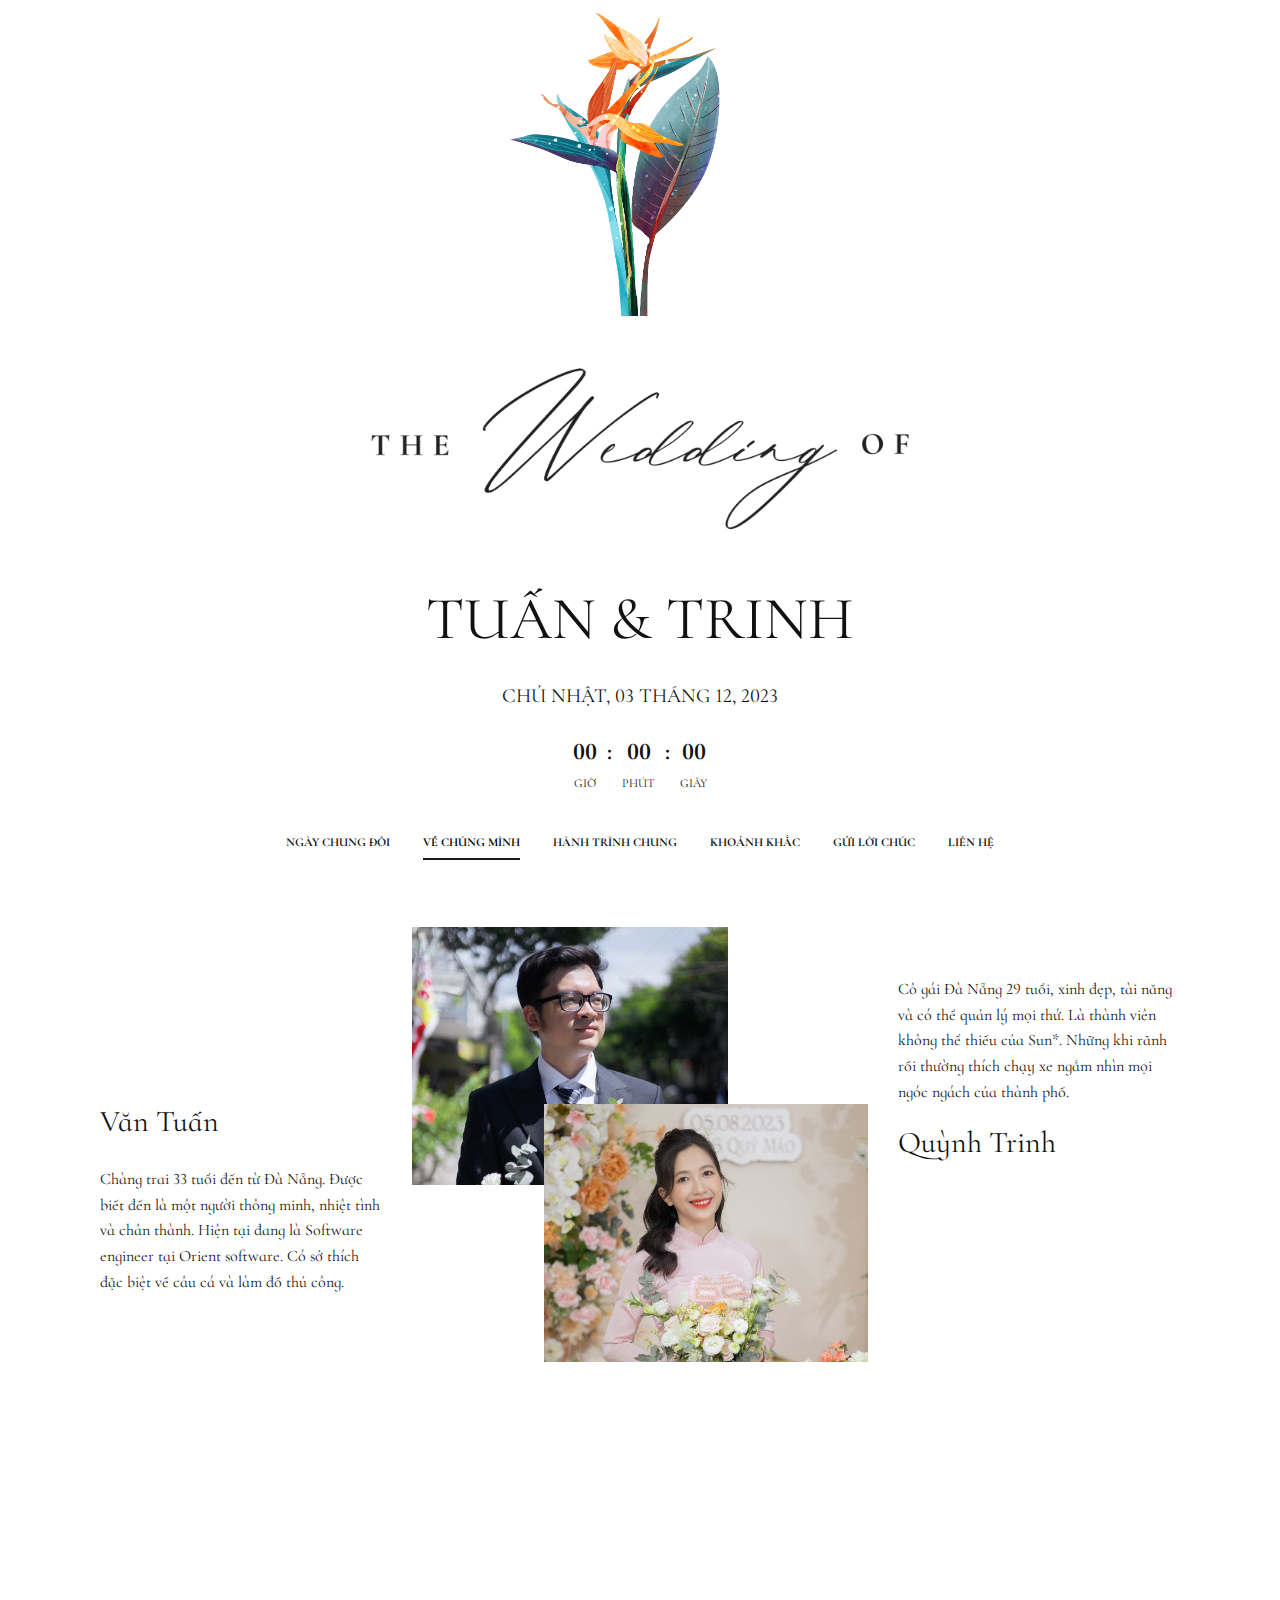
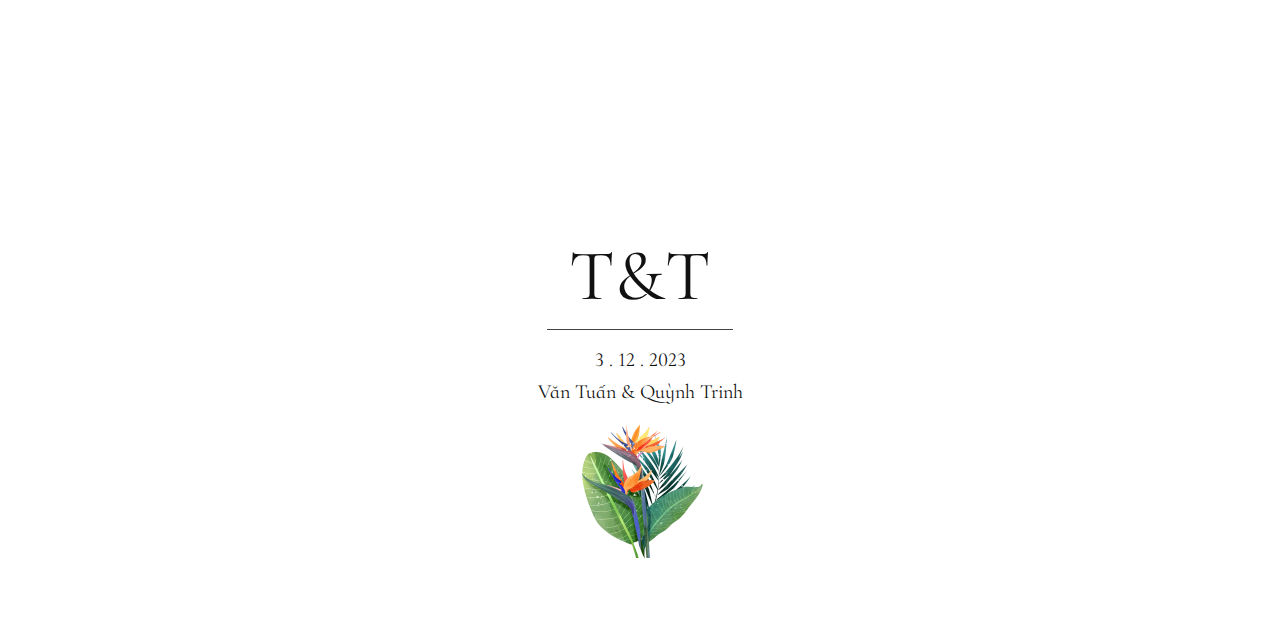
==== aboutus.html @ 3bd1853f "init all page" ====
<!DOCTYPE html>
<html style="font-size: 16px" lang="en">
  <head>
    <meta name="viewport" content="width=device-width, initial-scale=1.0" />
    <meta charset="utf-8" />
    <meta
      name="keywords"
      content="Trinh &amp;amp; Tuấn​​, Chủ nhật, ngày 3 tháng 12 năm 2023, 2023" />
    <meta name="description" content="" />
    <title>aboutus</title>
    <link rel="stylesheet" href="nicepage.css" media="screen" />
    <link rel="stylesheet" href="aboutus.css" media="screen" />
    <script
      class="u-script"
      type="text/javascript"
      src="jquery.js"
      defer=""></script>
    <script
      class="u-script"
      type="text/javascript"
      src="nicepage.js"
      defer=""></script>
    <meta name="generator" content="Nicepage 5.21.3, nicepage.com" />
    <link
      id="u-theme-google-font"
      rel="stylesheet"
      href="https://fonts.googleapis.com/css?family=Roboto:100,100i,300,300i,400,400i,500,500i,700,700i,900,900i|Open+Sans:300,300i,400,400i,500,500i,600,600i,700,700i,800,800i" />
    <link
      id="u-page-google-font"
      rel="stylesheet"
      href="https://fonts.googleapis.com/css?family=Cormorant+Infant:300,300i,400,400i,500,500i,600,600i,700,700i" />

    <script type="application/ld+json">
      {
        "@context": "http://schema.org",
        "@type": "Organization",
        "name": ""
      }
    </script>
    <meta name="theme-color" content="#a68053" />
    <meta property="og:title" content="aboutus" />
    <meta property="og:type" content="website" />
    <meta data-intl-tel-input-cdn-path="intlTelInput/" />
  </head>
  <body
    data-path-to-root="./"
    data-include-products="false"
    class="u-body u-xl-mode"
    data-lang="en">
    <header
      class="u-border-no-bottom u-border-no-left u-border-no-right u-border-no-top u-clearfix u-container-align-center u-header u-section-row-container"
      id="sec-ec89"
      data-animation-name=""
      data-animation-duration="0"
      data-animation-delay="0"
      data-animation-direction=""
      style="">
      <div class="u-section-rows">
        <div class="u-section-row" id="sec-3328">
          <div class="u-clearfix u-sheet u-sheet-1">
            <img
              class="u-expanded-width-xs u-image u-image-contain u-image-default u-image-1"
              src="images/thien-dieu.png"
              alt=""
              data-image-width="1863"
              data-image-height="1200" />
            <img
              class="u-expanded-width u-image u-image-default u-image-2"
              src="images/28fefe66-9107-4db2-bf39-48e5f11279ef_rt_auto-rs_3000.png"
              alt=""
              data-image-width="3000"
              data-image-height="992" />
            <h1
              class="u-align-center u-custom-font u-text u-text-default u-title u-text-1">
              Tuấn &amp; TRinh
            </h1>
            <h2
              class="u-align-center u-custom-font u-subtitle u-text u-text-default u-text-2">
              <span style="font-weight: 400">Chủ nhật</span>,
              <span style="font-weight: 400">03</span> tháng
              <span style="font-weight: 400">12</span>
              <span style="font-weight: 400">, </span>
              <span style="font-weight: 400">2023</span>
            </h2>
            <div
              class="u-align-center u-countdown u-countdown-1"
              data-timer-id="eb5a"
              data-type="to-date"
              data-target-date="Sun, 03 Dec 2023 04:30:09 GMT"
              data-for="everyone"
              data-direction="down"
              data-time-left="750m"
              data-target-number="100"
              data-start-time="Sun Nov 05 2023 19:40:19 GMT+0700 (SE Asia Standard Time)"
              data-frequency="1s"
              data-after-count="none"
              data-redirect-url="https://">
              <div class="u-countdown-wrapper u-spacing-20">
                <div
                  class="u-countdown-item u-countdown-years u-hidden u-spacing-10">
                  <div
                    class="u-countdown-counter u-custom-font u-countdown-counter-1">
                    <div class="u-countdown-number">0</div>
                    <div class="u-countdown-number u-hidden">0</div>
                  </div>
                  <div
                    class="u-countdown-label u-custom-font u-countdown-label-1">
                    Years
                  </div>
                </div>
                <div
                  class="u-countdown-separator u-custom-font u-hidden u-countdown-separator-1">
                  :
                </div>
                <div class="u-countdown-days u-countdown-item u-spacing-10">
                  <div
                    class="u-countdown-counter u-custom-font u-countdown-counter-2">
                    <div class="u-countdown-number">2</div>
                    <div class="u-countdown-number">7</div>
                    <div class="u-countdown-number u-hidden">0</div>
                  </div>
                  <div
                    class="u-countdown-label u-custom-font u-countdown-label-2">
                    Ngày
                  </div>
                </div>
                <div
                  class="u-countdown-separator u-custom-font u-countdown-separator-2">
                  :
                </div>
                <div class="u-countdown-hours u-countdown-item u-spacing-10">
                  <div
                    class="u-countdown-counter u-custom-font u-countdown-counter-3">
                    <div class="u-countdown-number">1</div>
                    <div class="u-countdown-number">6</div>
                  </div>
                  <div
                    class="u-countdown-label u-custom-font u-countdown-label-3">
                    Giờ
                  </div>
                </div>
                <div
                  class="u-countdown-separator u-custom-font u-countdown-separator-3">
                  :
                </div>
                <div class="u-countdown-item u-countdown-minutes u-spacing-10">
                  <div
                    class="u-countdown-counter u-custom-font u-countdown-counter-4">
                    <div class="u-countdown-number">0</div>
                    <div class="u-countdown-number">1</div>
                  </div>
                  <div
                    class="u-countdown-label u-custom-font u-countdown-label-4">
                    Phút
                  </div>
                </div>
                <div
                  class="u-countdown-separator u-custom-font u-countdown-separator-4">
                  :
                </div>
                <div class="u-countdown-item u-countdown-seconds u-spacing-10">
                  <div
                    class="u-countdown-counter u-custom-font u-countdown-counter-5">
                    <div class="u-countdown-number">4</div>
                    <div class="u-countdown-number">4</div>
                  </div>
                  <div
                    class="u-countdown-label u-custom-font u-countdown-label-5">
                    Giây
                  </div>
                </div>
                <div
                  class="u-countdown-separator u-custom-font u-hidden u-countdown-separator-5">
                  :
                </div>
                <div
                  class="u-countdown-item u-countdown-numbers u-hidden u-spacing-10">
                  <div
                    class="u-countdown-counter u-custom-font u-countdown-counter-6">
                    <div class="u-countdown-number">0</div>
                    <div class="u-countdown-number">0</div>
                  </div>
                  <div
                    class="u-countdown-label u-custom-font u-countdown-label-6">
                    Items
                  </div>
                </div>
              </div>
              <div class="u-countdown-message u-hidden">
                <p>Sorry, the time is up.</p>
              </div>
            </div>
          </div>
        </div>
        <div
          class="u-clearfix u-container-align-center-lg u-container-align-center-md u-container-align-center-sm u-container-align-center-xl u-section-row u-sticky u-sticky-f0fb u-white u-section-row-2"
          data-animation-name=""
          data-animation-duration="0"
          data-animation-delay="0"
          data-animation-direction=""
          id="sec-d804">
          <div class="u-clearfix u-sheet u-valign-top u-sheet-2">
            <nav
              class="u-align-center-lg u-align-center-md u-align-center-sm u-align-center-xl u-align-left-xs u-menu u-menu-one-level u-offcanvas u-menu-1"
              data-responsive-from="SM"
              data-position="mymenu">
              <div
                class="menu-collapse u-custom-font"
                style="
                  font-size: 0.75rem;
                  letter-spacing: 0px;
                  font-family: 'Cormorant Infant';
                  text-transform: uppercase;
                  font-weight: 700;
                ">
                <a
                  class="u-button-style u-custom-active-border-color u-custom-active-color u-custom-border u-custom-border-color u-custom-borders u-custom-hover-border-color u-custom-hover-color u-custom-left-right-menu-spacing u-custom-padding-bottom u-custom-text-active-color u-custom-text-color u-custom-text-hover-color u-custom-top-bottom-menu-spacing u-nav-link u-text-active-palette-1-base u-text-hover-palette-2-base"
                  href="#">
                  <svg class="u-svg-link" viewBox="0 0 24 24">
                    <use
                      xmlns:xlink="http://www.w3.org/1999/xlink"
                      xlink:href="#menu-hamburger"></use>
                  </svg>
                  <svg
                    class="u-svg-content"
                    version="1.1"
                    id="menu-hamburger"
                    viewBox="0 0 16 16"
                    x="0px"
                    y="0px"
                    xmlns:xlink="http://www.w3.org/1999/xlink"
                    xmlns="http://www.w3.org/2000/svg">
                    <g>
                      <rect y="1" width="16" height="2"></rect>
                      <rect y="7" width="16" height="2"></rect>
                      <rect y="13" width="16" height="2"></rect>
                    </g>
                  </svg>
                </a>
              </div>
              <div class="u-custom-menu u-nav-container">
                <ul class="u-custom-font u-nav u-spacing-30 u-unstyled u-nav-1">
                  <li class="u-nav-item">
                    <a
                      class="u-border-2 u-border-active-grey-90 u-border-hover-grey-50 u-border-no-left u-border-no-right u-border-no-top u-button-style u-nav-link u-text-active-black u-text-hover-grey-90"
                      href="./home.html"
                      style="padding: 10px 0px"
                      >Ngày chung đôi</a
                    >
                  </li>
                  <li class="u-nav-item">
                    <a
                      class="u-border-2 u-border-active-grey-90 u-border-hover-grey-50 u-border-no-left u-border-no-right u-border-no-top u-button-style u-nav-link u-text-active-black u-text-hover-grey-90"
                      href="./aboutus.html"
                      style="padding: 10px 0px"
                      >Về chúng mình</a
                    >
                  </li>
                  <li class="u-nav-item">
                    <a
                      class="u-border-2 u-border-active-grey-90 u-border-hover-grey-50 u-border-no-left u-border-no-right u-border-no-top u-button-style u-nav-link u-text-active-black u-text-hover-grey-90"
                      href="./ourstory.html"
                      style="padding: 10px 0px"
                      >Hành trình chung</a
                    >
                  </li>
                  <li class="u-nav-item">
                    <a
                      class="u-border-2 u-border-active-grey-90 u-border-hover-grey-50 u-border-no-left u-border-no-right u-border-no-top u-button-style u-nav-link u-text-active-black u-text-hover-grey-90"
                      href="./photo.html"
                      style="padding: 10px 0px"
                      >Khoảnh khắc</a
                    >
                  </li>
                  <li class="u-nav-item">
                    <a
                      class="u-border-2 u-border-active-grey-90 u-border-hover-grey-50 u-border-no-left u-border-no-right u-border-no-top u-button-style u-nav-link u-text-active-black u-text-hover-grey-90"
                      href="./rsvp.html"
                      style="padding: 10px 0px"
                      >Gửi lời chúc</a
                    >
                  </li>
                  <li class="u-nav-item">
                    <a
                      class="u-border-2 u-border-active-grey-90 u-border-hover-grey-50 u-border-no-left u-border-no-right u-border-no-top u-button-style u-nav-link u-text-active-black u-text-hover-grey-90"
                      href="./contact.html"
                      style="padding: 10px 0px"
                      >Liên hệ</a
                    >
                  </li>
                </ul>
              </div>
              <div class="u-custom-menu u-nav-container-collapse">
                <div
                  class="u-black u-container-style u-inner-container-layout u-opacity u-opacity-95 u-sidenav">
                  <div class="u-inner-container-layout u-sidenav-overflow">
                    <div class="u-menu-close"></div>
                    <ul
                      class="u-align-center u-nav u-popupmenu-items u-unstyled u-nav-2">
                      <li class="u-nav-item">
                        <a class="u-button-style u-nav-link" href="./home.html"
                          >Ngày chung đôi</a
                        >
                      </li>
                      <li class="u-nav-item">
                        <a
                          class="u-button-style u-nav-link"
                          href="./aboutus.html"
                          >Về chúng mình</a
                        >
                      </li>
                      <li class="u-nav-item">
                        <a
                          class="u-button-style u-nav-link"
                          href="./ourstory.html"
                          >Hành trình chung</a
                        >
                      </li>
                      <li class="u-nav-item">
                        <a class="u-button-style u-nav-link" href="./photo.html"
                          >Khoảnh khắc</a
                        >
                      </li>
                      <li class="u-nav-item">
                        <a class="u-button-style u-nav-link" href="./rsvp.html"
                          >Gửi lời chúc</a
                        >
                      </li>
                      <li class="u-nav-item">
                        <a
                          class="u-button-style u-nav-link"
                          href="./contact.html"
                          >Liên hệ</a
                        >
                      </li>
                    </ul>
                  </div>
                </div>
                <div
                  class="u-black u-menu-overlay u-opacity u-opacity-70"></div>
              </div>
            </nav>
          </div>

          <style class="u-sticky-style" data-style-id="c5aa">
            .u-sticky-fixed.u-sticky-c5aa:before,
            .u-body.u-sticky-fixed .u-sticky-c5aa:before {
              borders: top right bottom left !important;
            }
          </style>
        </div>
      </div>
    </header>
    <section class="u-clearfix u-section-1" id="carousel_defe">
      <div class="u-clearfix u-sheet u-valign-middle u-sheet-1">
        <div
          class="data-layout-selected u-clearfix u-expanded-width u-layout-wrap u-layout-wrap-1">
          <div class="u-layout">
            <div class="u-layout-row">
              <div
                class="u-align-left u-container-style u-layout-cell u-left-cell u-size-18 u-layout-cell-1">
                <div class="u-container-layout u-container-layout-1">
                  <h3 class="u-custom-font u-text u-text-1">Văn Tuấn</h3>
                  <p class="u-custom-font u-text u-text-2">
                    Chàng trai 33 tuổi đến từ Đà Nẵng. Được biết đến là một
                    người thông minh, nhiệt tình và chân thành. Hiện tại đang là
                    Software engineer tại Orient software. Có sở thích đặc biệt
                    về câu cá và làm đồ thủ công.
                  </p>
                </div>
              </div>
              <div
                class="u-container-style u-layout-cell u-size-24 u-layout-cell-2">
                <div
                  class="u-container-layout u-valign-middle-lg u-valign-middle-md u-valign-middle-xl u-container-layout-2">
                  <img
                    src="images/levt.jpg"
                    alt=""
                    class="u-align-left u-image u-image-default u-image-1"
                    data-image-width="600"
                    data-image-height="480" />
                  <img
                    src="images/shippou.jpg"
                    alt=""
                    class="u-align-left u-image u-image-default u-image-2"
                    data-image-width="600"
                    data-image-height="480" />
                </div>
              </div>
              <div
                class="u-align-left u-container-style u-layout-cell u-right-cell u-size-18 u-layout-cell-3">
                <div class="u-container-layout u-container-layout-3">
                  <p class="u-custom-font u-text u-text-3">
                    Cô gái Đà Nẵng 29 tuổi, xinh đẹp, tài năng và có thể quản lý
                    mọi thứ. Là thành viên không thể thiếu của Sun*. Những khi
                    rãnh rồi thường thích chạy xe ngắm nhìn mọi ngóc ngách của
                    thành phố.&nbsp;
                  </p>
                  <h3 class="u-custom-font u-text u-text-4">Quỳnh Trinh</h3>
                </div>
              </div>
            </div>
          </div>
        </div>
      </div>
    </section>
    <section class="u-clearfix u-section-2" id="sec-d1e5">
      <div class="u-clearfix u-sheet u-sheet-1"></div>
    </section>

    <footer class="u-clearfix u-footer" id="sec-cbb9">
      <div class="u-clearfix u-sheet u-valign-middle-xs u-sheet-1">
        <div
          class="u-align-center u-container-style u-expanded-width-xs u-group u-group-1">
          <div class="u-container-layout u-container-layout-1">
            <h1 class="u-custom-font u-text u-title u-text-1">T&amp;T</h1>
            <div
              class="u-border-1 u-border-grey-dark-1 u-line u-line-horizontal u-line-1"></div>
            <p
              class="u-align-center u-custom-font u-large-text u-text u-text-variant u-text-2">
              3 . 12 . 2023
            </p>
            <p class="u-custom-font u-small-text u-text u-text-3">
              Văn Tuấn &amp; Quỳnh Trinh
            </p>
            <img
              class="u-image u-image-contain u-image-default u-preserve-proportions u-image-1"
              src="images/musaceaeplantwatercolorsummerflower.png"
              alt=""
              data-image-width="1200"
              data-image-height="1200" />
          </div>
        </div>
      </div>
    </footer>
  </body>
</html>
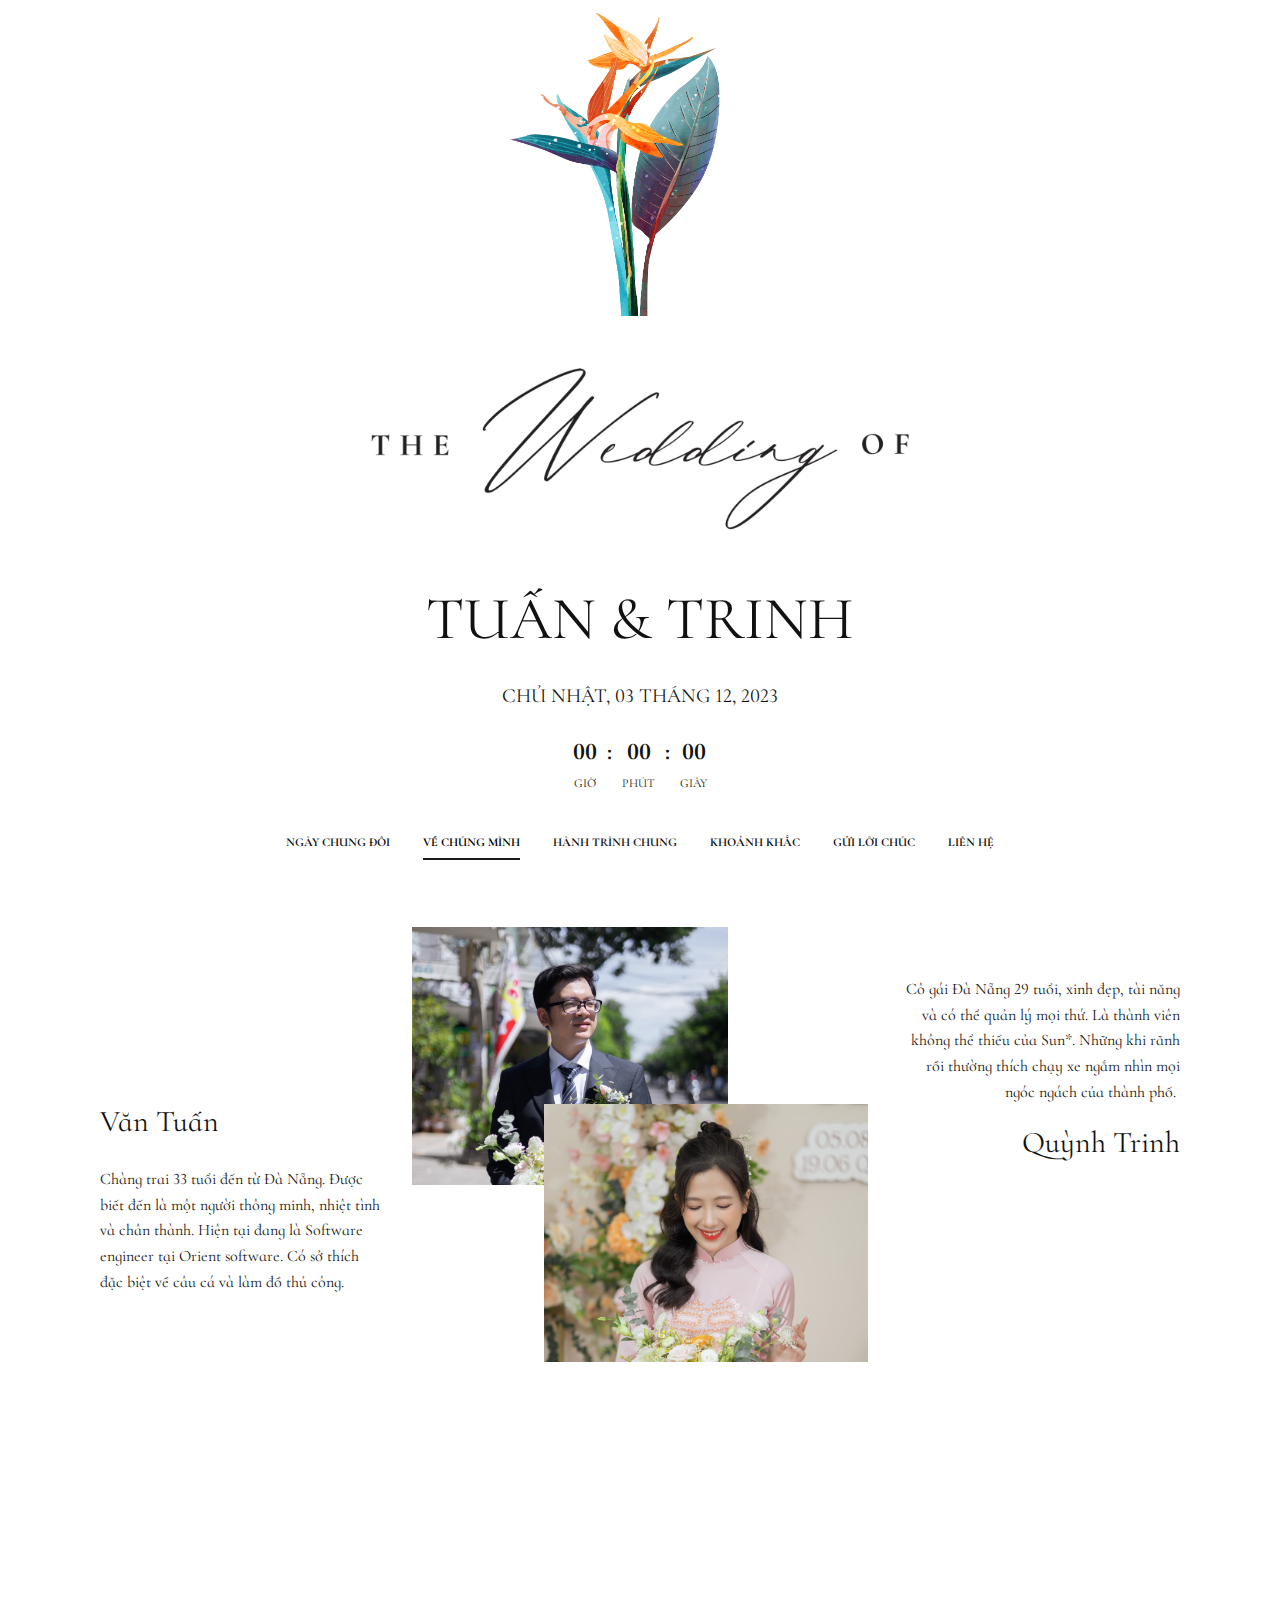
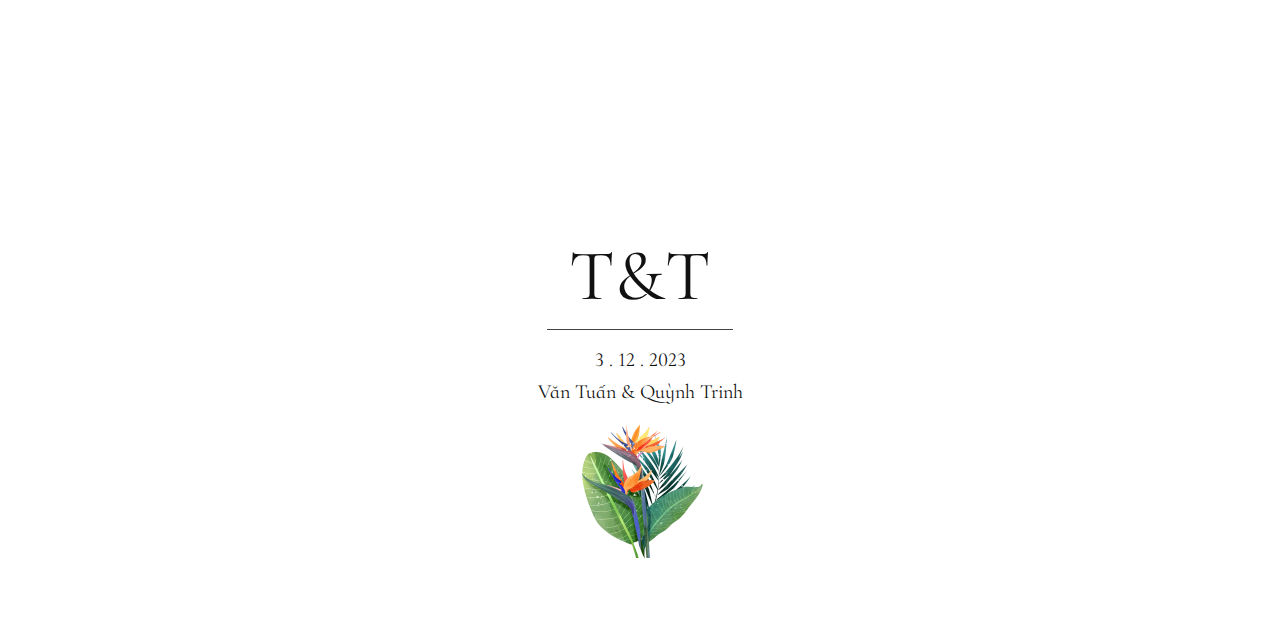
==== commit abd5281e: "finish content" ====
--- a/aboutus.html
+++ b/aboutus.html
@@ -7,9 +7,10 @@
       name="keywords"
       content="Trinh &amp;amp; Tuấn​​, Chủ nhật, ngày 3 tháng 12 năm 2023, 2023" />
     <meta name="description" content="" />
-    <title>aboutus</title>
+    <title>Về chúng mình</title>
     <link rel="stylesheet" href="nicepage.css" media="screen" />
     <link rel="stylesheet" href="aboutus.css" media="screen" />
+    <link rel="shortcut icon" href="./images/logo.ico" type="image/x-icon" />
     <script
       class="u-script"
       type="text/javascript"
@@ -28,7 +29,7 @@
     <link
       id="u-page-google-font"
       rel="stylesheet"
-      href="https://fonts.googleapis.com/css?family=Cormorant+Infant:300,300i,400,400i,500,500i,600,600i,700,700i" />
+      href="https://fonts.googleapis.com/css?family=Open+Sans:300,300i,400,400i,500,500i,600,600i,700,700i,800,800i|Cormorant+Infant:300,300i,400,400i,500,500i,600,600i,700,700i" />
 
     <script type="application/ld+json">
       {
@@ -38,7 +39,7 @@
       }
     </script>
     <meta name="theme-color" content="#a68053" />
-    <meta property="og:title" content="aboutus" />
+    <meta property="og:title" content="Về chúng mình" />
     <meta property="og:type" content="website" />
     <meta data-intl-tel-input-cdn-path="intlTelInput/" />
   </head>
@@ -296,7 +297,7 @@
                   <div class="u-inner-container-layout u-sidenav-overflow">
                     <div class="u-menu-close"></div>
                     <ul
-                      class="u-align-center u-nav u-popupmenu-items u-unstyled u-nav-2">
+                      class="u-align-center u-custom-font u-nav u-popupmenu-items u-unstyled u-nav-2">
                       <li class="u-nav-item">
                         <a class="u-button-style u-nav-link" href="./home.html"
                           >Ngày chung đôi</a
@@ -374,21 +375,21 @@
                 <div
                   class="u-container-layout u-valign-middle-lg u-valign-middle-md u-valign-middle-xl u-container-layout-2">
                   <img
-                    src="images/levt.jpg"
+                    src="images/0D1A0073.jpg"
                     alt=""
                     class="u-align-left u-image u-image-default u-image-1"
-                    data-image-width="600"
-                    data-image-height="480" />
+                    data-image-width="1080"
+                    data-image-height="1620" />
                   <img
-                    src="images/shippou.jpg"
+                    src="images/0D1A9635.jpg"
                     alt=""
                     class="u-align-left u-image u-image-default u-image-2"
-                    data-image-width="600"
-                    data-image-height="480" />
+                    data-image-width="1080"
+                    data-image-height="1620" />
                 </div>
               </div>
               <div
-                class="u-align-left u-container-style u-layout-cell u-right-cell u-size-18 u-layout-cell-3">
+                class="u-align-right u-container-style u-layout-cell u-right-cell u-size-18 u-layout-cell-3">
                 <div class="u-container-layout u-container-layout-3">
                   <p class="u-custom-font u-text u-text-3">
                     Cô gái Đà Nẵng 29 tuổi, xinh đẹp, tài năng và có thể quản lý
--- a/nicepage.css
+++ b/nicepage.css
@@ -42007,6 +42007,146 @@
         }
 
         
+        
+        .u-custom-color-5,
+        .u-body.u-custom-color-5,
+        section.u-custom-color-5:before,
+        .u-custom-color-5 > .u-audio-main-layout-wrapper:before,
+        .u-custom-color-5 > .u-container-layout:before,
+        .u-custom-color-5 > .u-inner-container-layout:before,
+        .u-custom-color-5.u-sidenav:before,
+        .u-container-layout.u-container-layout.u-custom-color-5:before,
+        .u-table-alt-custom-color-5 tr:nth-child(even)
+        {
+            color: #111111;
+            background-color: #b2cf7c;
+        }
+
+        .u-input.u-custom-color-5,
+        .u-field-input.u-custom-color-5,
+        .u-button-style.u-custom-color-5,
+        .u-button-style.u-custom-color-5[class*="u-border-"]
+        {
+            color: #111111 !important;
+            background-color: #b2cf7c !important;
+        }
+
+        .u-button-style.u-custom-color-5:hover,
+        .u-button-style.u-custom-color-5[class*="u-border-"]:hover,
+        .u-button-style.u-custom-color-5:focus,
+        .u-button-style.u-custom-color-5[class*="u-border-"]:focus,
+        .u-button-style.u-button-style.u-custom-color-5:active,
+        .u-button-style.u-button-style.u-custom-color-5[class*="u-border-"]:active,
+        .u-button-style.u-button-style.u-custom-color-5.active,
+        .u-button-style.u-button-style.u-custom-color-5[class*="u-border-"].active,
+        li.active > .u-button-style.u-button-style.u-custom-color-5,
+        li.active > .u-button-style.u-button-style.u-custom-color-5[class*="u-border-"]
+        {
+            color: #111111 !important;
+            background-color: #a4c664 !important;
+        }
+
+        .u-hover-custom-color-5:hover,
+        .u-hover-custom-color-5[class*="u-border-"]:hover,
+        .u-hover-custom-color-5:focus,
+        .u-hover-custom-color-5[class*="u-border-"]:focus,
+        .u-active-custom-color-5.u-active.u-active,
+        .u-active-custom-color-5[class*="u-border-"].u-active.u-active,
+        a.u-button-style.u-hover-custom-color-5:hover,
+        a.u-button-style.u-hover-custom-color-5[class*="u-border-"]:hover,
+        a.u-button-style:hover > .u-hover-custom-color-5,
+        a.u-button-style:hover > .u-hover-custom-color-5[class*="u-border-"],
+        a.u-button-style.u-hover-custom-color-5:focus,
+        a.u-button-style.u-hover-custom-color-5[class*="u-border-"]:focus,
+        a.u-button-style.u-button-style.u-active-custom-color-5:active,
+        a.u-button-style.u-button-style.u-active-custom-color-5[class*="u-border-"]:active,
+        a.u-button-style.u-button-style.u-active-custom-color-5.active,
+        a.u-button-style.u-button-style.u-active-custom-color-5[class*="u-border-"].active,
+        a.u-button-style.u-button-style.active > .u-active-custom-color-5,
+        a.u-button-style.u-button-style.active > .u-active-custom-color-5[class*="u-border-"],
+        li.active > a.u-button-style.u-button-style.u-active-custom-color-5,
+        li.active > a.u-button-style.u-button-style.u-active-custom-color-5[class*="u-border-"],
+        input.u-field-input.u-field-input.u-active-custom-color-5:checked
+        {
+            color: #111111 !important;
+            background-color: #b2cf7c !important;
+        }
+
+        a.u-link.u-hover-custom-color-5:hover {
+            color: #b2cf7c !important;
+        }
+
+        
+        
+        .u-custom-color-6,
+        .u-body.u-custom-color-6,
+        section.u-custom-color-6:before,
+        .u-custom-color-6 > .u-audio-main-layout-wrapper:before,
+        .u-custom-color-6 > .u-container-layout:before,
+        .u-custom-color-6 > .u-inner-container-layout:before,
+        .u-custom-color-6.u-sidenav:before,
+        .u-container-layout.u-container-layout.u-custom-color-6:before,
+        .u-table-alt-custom-color-6 tr:nth-child(even)
+        {
+            color: #ffffff;
+            background-color: #8cbac2;
+        }
+
+        .u-input.u-custom-color-6,
+        .u-field-input.u-custom-color-6,
+        .u-button-style.u-custom-color-6,
+        .u-button-style.u-custom-color-6[class*="u-border-"]
+        {
+            color: #ffffff !important;
+            background-color: #8cbac2 !important;
+        }
+
+        .u-button-style.u-custom-color-6:hover,
+        .u-button-style.u-custom-color-6[class*="u-border-"]:hover,
+        .u-button-style.u-custom-color-6:focus,
+        .u-button-style.u-custom-color-6[class*="u-border-"]:focus,
+        .u-button-style.u-button-style.u-custom-color-6:active,
+        .u-button-style.u-button-style.u-custom-color-6[class*="u-border-"]:active,
+        .u-button-style.u-button-style.u-custom-color-6.active,
+        .u-button-style.u-button-style.u-custom-color-6[class*="u-border-"].active,
+        li.active > .u-button-style.u-button-style.u-custom-color-6,
+        li.active > .u-button-style.u-button-style.u-custom-color-6[class*="u-border-"]
+        {
+            color: #ffffff !important;
+            background-color: #76adb6 !important;
+        }
+
+        .u-hover-custom-color-6:hover,
+        .u-hover-custom-color-6[class*="u-border-"]:hover,
+        .u-hover-custom-color-6:focus,
+        .u-hover-custom-color-6[class*="u-border-"]:focus,
+        .u-active-custom-color-6.u-active.u-active,
+        .u-active-custom-color-6[class*="u-border-"].u-active.u-active,
+        a.u-button-style.u-hover-custom-color-6:hover,
+        a.u-button-style.u-hover-custom-color-6[class*="u-border-"]:hover,
+        a.u-button-style:hover > .u-hover-custom-color-6,
+        a.u-button-style:hover > .u-hover-custom-color-6[class*="u-border-"],
+        a.u-button-style.u-hover-custom-color-6:focus,
+        a.u-button-style.u-hover-custom-color-6[class*="u-border-"]:focus,
+        a.u-button-style.u-button-style.u-active-custom-color-6:active,
+        a.u-button-style.u-button-style.u-active-custom-color-6[class*="u-border-"]:active,
+        a.u-button-style.u-button-style.u-active-custom-color-6.active,
+        a.u-button-style.u-button-style.u-active-custom-color-6[class*="u-border-"].active,
+        a.u-button-style.u-button-style.active > .u-active-custom-color-6,
+        a.u-button-style.u-button-style.active > .u-active-custom-color-6[class*="u-border-"],
+        li.active > a.u-button-style.u-button-style.u-active-custom-color-6,
+        li.active > a.u-button-style.u-button-style.u-active-custom-color-6[class*="u-border-"],
+        input.u-field-input.u-field-input.u-active-custom-color-6:checked
+        {
+            color: #ffffff !important;
+            background-color: #8cbac2 !important;
+        }
+
+        a.u-link.u-hover-custom-color-6:hover {
+            color: #8cbac2 !important;
+        }
+
+        
 
         
         .u-border-custom-color-1,
@@ -42210,6 +42350,108 @@
         .u-link.u-border-custom-color-4[class*="u-border-"]:hover
         {
             border-color: #ff5151 !important;
+        }
+        
+        
+        .u-border-custom-color-5,
+        .u-border-custom-color-5.u-input,
+        .u-border-custom-color-5.u-field-input.u-field-input,
+        .u-separator-custom-color-5:after
+        {
+            border-color: #b2cf7c;
+            stroke: #b2cf7c;
+        }
+
+        .u-button-style.u-border-custom-color-5
+        {
+            border-color: #b2cf7c !important;
+            color: #b2cf7c !important;
+            background-color: transparent !important;
+        }
+
+        .u-button-style.u-border-custom-color-5:hover,
+        .u-button-style.u-border-custom-color-5:focus
+        {
+            border-color: transparent !important;
+            color: #a4c664 !important;
+            background-color: transparent !important;
+        }
+
+        .u-border-hover-custom-color-5:hover,
+        .u-border-hover-custom-color-5:focus,
+        .u-border-active-custom-color-5.u-active.u-active,
+        a.u-button-style.u-border-hover-custom-color-5:hover,
+        a.u-button-style:hover > .u-border-hover-custom-color-5,
+        a.u-button-style.u-border-hover-custom-color-5:focus,
+        a.u-button-style.u-button-style.u-border-active-custom-color-5:active,
+        a.u-button-style.u-button-style.u-border-active-custom-color-5.active,
+        a.u-button-style.u-button-style.active > .u-border-active-custom-color-5,
+        li.active > a.u-button-style.u-button-style.u-border-active-custom-color-5,
+        input.u-field-input.u-field-input.u-border-active-custom-color-5:checked
+        {
+            color: #b2cf7c !important;
+            border-color: #b2cf7c !important;
+        }
+
+        .u-link.u-border-custom-color-5[class*="u-border-"]
+        {
+            border-color: #b2cf7c !important;
+        }
+
+        .u-link.u-border-custom-color-5[class*="u-border-"]:hover
+        {
+            border-color: #a4c664 !important;
+        }
+        
+        
+        .u-border-custom-color-6,
+        .u-border-custom-color-6.u-input,
+        .u-border-custom-color-6.u-field-input.u-field-input,
+        .u-separator-custom-color-6:after
+        {
+            border-color: #8cbac2;
+            stroke: #8cbac2;
+        }
+
+        .u-button-style.u-border-custom-color-6
+        {
+            border-color: #8cbac2 !important;
+            color: #8cbac2 !important;
+            background-color: transparent !important;
+        }
+
+        .u-button-style.u-border-custom-color-6:hover,
+        .u-button-style.u-border-custom-color-6:focus
+        {
+            border-color: transparent !important;
+            color: #76adb6 !important;
+            background-color: transparent !important;
+        }
+
+        .u-border-hover-custom-color-6:hover,
+        .u-border-hover-custom-color-6:focus,
+        .u-border-active-custom-color-6.u-active.u-active,
+        a.u-button-style.u-border-hover-custom-color-6:hover,
+        a.u-button-style:hover > .u-border-hover-custom-color-6,
+        a.u-button-style.u-border-hover-custom-color-6:focus,
+        a.u-button-style.u-button-style.u-border-active-custom-color-6:active,
+        a.u-button-style.u-button-style.u-border-active-custom-color-6.active,
+        a.u-button-style.u-button-style.active > .u-border-active-custom-color-6,
+        li.active > a.u-button-style.u-button-style.u-border-active-custom-color-6,
+        input.u-field-input.u-field-input.u-border-active-custom-color-6:checked
+        {
+            color: #8cbac2 !important;
+            border-color: #8cbac2 !important;
+        }
+
+        .u-link.u-border-custom-color-6[class*="u-border-"]
+        {
+            border-color: #8cbac2 !important;
+        }
+
+        .u-link.u-border-custom-color-6[class*="u-border-"]:hover
+        {
+            border-color: #76adb6 !important;
         }
         
 
@@ -42491,6 +42733,146 @@
         a.u-link.u-text-hover-custom-color-4:hover
         {
             color: #ff7676 !important;
+        }
+        
+        
+        .u-text-custom-color-5,
+        .u-input.u-text-custom-color-5,
+        .u-input.u-text-custom-color-5[class*="u-border-"],
+        li.active > a.u-button-style.u-text-custom-color-5,
+        li.active > a.u-button-style.u-text-custom-color-5[class*="u-border-"],
+        a.u-button-style.u-text-custom-color-5,
+        a.u-button-style.u-text-custom-color-5[class*="u-border-"]
+        {
+            color: #b2cf7c !important;
+        }
+
+        a.u-button-style.u-text-custom-color-5:hover,
+        a.u-button-style.u-text-custom-color-5[class*="u-border-"]:hover,
+        a.u-button-style.u-text-custom-color-5:focus,
+        a.u-button-style.u-text-custom-color-5[class*="u-border-"]:focus,
+        a.u-button-style.u-button-style.u-text-custom-color-5:active,
+        a.u-button-style.u-button-style.u-text-custom-color-5[class*="u-border-"]:active,
+        a.u-button-style.u-button-style.u-text-custom-color-5.active,
+        a.u-button-style.u-button-style.u-text-custom-color-5[class*="u-border-"].active
+        {
+            color: #a4c664 !important;
+        }
+
+        a.u-button-style:hover > .u-text-hover-custom-color-5,
+        a.u-button-style:hover > .u-text-hover-custom-color-5[class*="u-border-"],
+        a.u-button-style.u-button-style.u-text-hover-custom-color-5:hover,
+        a.u-button-style.u-button-style.u-text-hover-custom-color-5[class*="u-border-"]:hover,
+        a.u-button-style.u-button-style.u-button-style.u-text-hover-custom-color-5.active,
+        a.u-button-style.u-button-style.u-button-style.u-text-hover-custom-color-5[class*="u-border-"].active,
+        a.u-button-style.u-button-style.u-button-style.u-text-hover-custom-color-5:active,
+        a.u-button-style.u-button-style.u-button-style.u-text-hover-custom-color-5[class*="u-border-"]:active,
+        a.u-button-style.u-button-style.u-text-hover-custom-color-5:focus,
+        a.u-button-style.u-button-style.u-text-hover-custom-color-5[class*="u-border-"]:focus,
+        a.u-button-style.u-button-style.u-button-style.u-button-style.u-text-active-custom-color-5:active,
+        a.u-button-style.u-button-style.u-button-style.u-button-style.u-text-active-custom-color-5[class*="u-border-"]:active,
+        a.u-button-style.u-button-style.u-button-style.u-button-style.u-text-active-custom-color-5.active,
+        a.u-button-style.u-button-style.u-button-style.u-button-style.u-text-active-custom-color-5[class*="u-border-"].active,
+        a.u-button-style.u-button-style.active > .u-text-active-custom-color-5,
+        a.u-button-style.u-button-style.active > .u-text-active-custom-color-5[class*="u-border-"],
+        :not(.level-2) > .u-nav > .u-nav-item > a.u-nav-link.u-text-hover-custom-color-5:hover,
+        :not(.level-2) > .u-nav > .u-nav-item > a.u-nav-link.u-nav-link.u-text-active-custom-color-5.active,
+        .u-text-hover-custom-color-5.u-language-url:hover,
+        .u-text-hover-custom-color-5 .u-language-url:hover,
+        .u-text-hover-custom-color-5.u-carousel-control:hover,
+        .u-popupmenu-items.u-text-hover-custom-color-5 .u-nav-link:hover,
+        .u-popupmenu-items.u-popupmenu-items.u-text-active-custom-color-5 .u-nav-link.active
+        {
+            color: #b2cf7c !important;
+        }
+
+        .u-text-custom-color-5 .u-svg-link,
+        .u-text-hover-custom-color-5:hover .u-svg-link,
+        .u-button-style:hover > .u-text-hover-custom-color-5 .u-svg-link,
+        .u-button-style.u-button-style.active > .u-text-active-custom-color-5 .u-svg-link,
+        .u-text-hover-custom-color-5:focus .u-svg-link
+        {
+            fill: #b2cf7c;
+        }
+
+        .u-link.u-text-custom-color-5:hover
+        {
+            color: #a4c664 !important;
+        }
+
+        a.u-link.u-text-hover-custom-color-5:hover
+        {
+            color: #b2cf7c !important;
+        }
+        
+        
+        .u-text-custom-color-6,
+        .u-input.u-text-custom-color-6,
+        .u-input.u-text-custom-color-6[class*="u-border-"],
+        li.active > a.u-button-style.u-text-custom-color-6,
+        li.active > a.u-button-style.u-text-custom-color-6[class*="u-border-"],
+        a.u-button-style.u-text-custom-color-6,
+        a.u-button-style.u-text-custom-color-6[class*="u-border-"]
+        {
+            color: #8cbac2 !important;
+        }
+
+        a.u-button-style.u-text-custom-color-6:hover,
+        a.u-button-style.u-text-custom-color-6[class*="u-border-"]:hover,
+        a.u-button-style.u-text-custom-color-6:focus,
+        a.u-button-style.u-text-custom-color-6[class*="u-border-"]:focus,
+        a.u-button-style.u-button-style.u-text-custom-color-6:active,
+        a.u-button-style.u-button-style.u-text-custom-color-6[class*="u-border-"]:active,
+        a.u-button-style.u-button-style.u-text-custom-color-6.active,
+        a.u-button-style.u-button-style.u-text-custom-color-6[class*="u-border-"].active
+        {
+            color: #76adb6 !important;
+        }
+
+        a.u-button-style:hover > .u-text-hover-custom-color-6,
+        a.u-button-style:hover > .u-text-hover-custom-color-6[class*="u-border-"],
+        a.u-button-style.u-button-style.u-text-hover-custom-color-6:hover,
+        a.u-button-style.u-button-style.u-text-hover-custom-color-6[class*="u-border-"]:hover,
+        a.u-button-style.u-button-style.u-button-style.u-text-hover-custom-color-6.active,
+        a.u-button-style.u-button-style.u-button-style.u-text-hover-custom-color-6[class*="u-border-"].active,
+        a.u-button-style.u-button-style.u-button-style.u-text-hover-custom-color-6:active,
+        a.u-button-style.u-button-style.u-button-style.u-text-hover-custom-color-6[class*="u-border-"]:active,
+        a.u-button-style.u-button-style.u-text-hover-custom-color-6:focus,
+        a.u-button-style.u-button-style.u-text-hover-custom-color-6[class*="u-border-"]:focus,
+        a.u-button-style.u-button-style.u-button-style.u-button-style.u-text-active-custom-color-6:active,
+        a.u-button-style.u-button-style.u-button-style.u-button-style.u-text-active-custom-color-6[class*="u-border-"]:active,
+        a.u-button-style.u-button-style.u-button-style.u-button-style.u-text-active-custom-color-6.active,
+        a.u-button-style.u-button-style.u-button-style.u-button-style.u-text-active-custom-color-6[class*="u-border-"].active,
+        a.u-button-style.u-button-style.active > .u-text-active-custom-color-6,
+        a.u-button-style.u-button-style.active > .u-text-active-custom-color-6[class*="u-border-"],
+        :not(.level-2) > .u-nav > .u-nav-item > a.u-nav-link.u-text-hover-custom-color-6:hover,
+        :not(.level-2) > .u-nav > .u-nav-item > a.u-nav-link.u-nav-link.u-text-active-custom-color-6.active,
+        .u-text-hover-custom-color-6.u-language-url:hover,
+        .u-text-hover-custom-color-6 .u-language-url:hover,
+        .u-text-hover-custom-color-6.u-carousel-control:hover,
+        .u-popupmenu-items.u-text-hover-custom-color-6 .u-nav-link:hover,
+        .u-popupmenu-items.u-popupmenu-items.u-text-active-custom-color-6 .u-nav-link.active
+        {
+            color: #8cbac2 !important;
+        }
+
+        .u-text-custom-color-6 .u-svg-link,
+        .u-text-hover-custom-color-6:hover .u-svg-link,
+        .u-button-style:hover > .u-text-hover-custom-color-6 .u-svg-link,
+        .u-button-style.u-button-style.active > .u-text-active-custom-color-6 .u-svg-link,
+        .u-text-hover-custom-color-6:focus .u-svg-link
+        {
+            fill: #8cbac2;
+        }
+
+        .u-link.u-text-custom-color-6:hover
+        {
+            color: #76adb6 !important;
+        }
+
+        a.u-link.u-text-hover-custom-color-6:hover
+        {
+            color: #8cbac2 !important;
         }
 
         .u-body
@@ -42872,29 +43254,29 @@
         /** color-rules **/
 
         /** alt-color-rules **/
-        .u-custom-color-3 h1:not(.u-title),.u-custom-color-4 h1:not(.u-title),.u-body-color h1:not(.u-title),.u-palette-1-base h1:not(.u-title),.u-palette-1-dark-3 h1:not(.u-title),.u-palette-1-dark-2 h1:not(.u-title),.u-palette-1-dark-1 h1:not(.u-title),.u-palette-1 h1:not(.u-title),.u-palette-2-base h1:not(.u-title),.u-palette-2-dark-3 h1:not(.u-title),.u-palette-2-dark-2 h1:not(.u-title),.u-palette-2-dark-1 h1:not(.u-title),.u-palette-2 h1:not(.u-title),.u-palette-3-base h1:not(.u-title),.u-palette-3-dark-3 h1:not(.u-title),.u-palette-3-dark-2 h1:not(.u-title),.u-palette-3-dark-1 h1:not(.u-title),.u-palette-3 h1:not(.u-title),.u-palette-4-base h1:not(.u-title),.u-palette-4-dark-3 h1:not(.u-title),.u-palette-4-dark-2 h1:not(.u-title),.u-palette-4-dark-1 h1:not(.u-title),.u-palette-4 h1:not(.u-title),.u-palette-5-dark-3 h1:not(.u-title),.u-palette-5-dark-2 h1:not(.u-title),.u-palette-5-dark-1 h1:not(.u-title),.u-grey-40 h1:not(.u-title),.u-grey-30 h1:not(.u-title),.u-grey-90 h1:not(.u-title),.u-grey-80 h1:not(.u-title),.u-grey-75 h1:not(.u-title),.u-black h1:not(.u-title),.u-grey-70 h1:not(.u-title),.u-grey-60 h1:not(.u-title),.u-grey-50 h1:not(.u-title),.u-grey-dark-3 h1:not(.u-title),.u-grey-dark-2 h1:not(.u-title),.u-grey-dark-1 h1:not(.u-title),.u-grey h1:not(.u-title),.u-shading h1:not(.u-title),.u-overlap-contrast .u-header h1:not(.u-title):not(.u-nav-link):not(.u-btn)
+        .u-custom-color-3 h1:not(.u-title),.u-custom-color-4 h1:not(.u-title),.u-custom-color-6 h1:not(.u-title),.u-body-color h1:not(.u-title),.u-palette-1-base h1:not(.u-title),.u-palette-1-dark-3 h1:not(.u-title),.u-palette-1-dark-2 h1:not(.u-title),.u-palette-1-dark-1 h1:not(.u-title),.u-palette-1 h1:not(.u-title),.u-palette-2-base h1:not(.u-title),.u-palette-2-dark-3 h1:not(.u-title),.u-palette-2-dark-2 h1:not(.u-title),.u-palette-2-dark-1 h1:not(.u-title),.u-palette-2 h1:not(.u-title),.u-palette-3-base h1:not(.u-title),.u-palette-3-dark-3 h1:not(.u-title),.u-palette-3-dark-2 h1:not(.u-title),.u-palette-3-dark-1 h1:not(.u-title),.u-palette-3 h1:not(.u-title),.u-palette-4-base h1:not(.u-title),.u-palette-4-dark-3 h1:not(.u-title),.u-palette-4-dark-2 h1:not(.u-title),.u-palette-4-dark-1 h1:not(.u-title),.u-palette-4 h1:not(.u-title),.u-palette-5-dark-3 h1:not(.u-title),.u-palette-5-dark-2 h1:not(.u-title),.u-palette-5-dark-1 h1:not(.u-title),.u-grey-40 h1:not(.u-title),.u-grey-30 h1:not(.u-title),.u-grey-90 h1:not(.u-title),.u-grey-80 h1:not(.u-title),.u-grey-75 h1:not(.u-title),.u-black h1:not(.u-title),.u-grey-70 h1:not(.u-title),.u-grey-60 h1:not(.u-title),.u-grey-50 h1:not(.u-title),.u-grey-dark-3 h1:not(.u-title),.u-grey-dark-2 h1:not(.u-title),.u-grey-dark-1 h1:not(.u-title),.u-grey h1:not(.u-title),.u-shading h1:not(.u-title),.u-overlap-contrast .u-header h1:not(.u-title):not(.u-nav-link):not(.u-btn)
         {
         color: #ffffff;
         }
-        .u-custom-color-3 a,.u-custom-color-4 a,.u-body-color a,.u-palette-1-base a,.u-palette-1-dark-3 a,.u-palette-1-dark-2 a,.u-palette-1-dark-1 a,.u-palette-1 a,.u-palette-2-base a,.u-palette-2-dark-3 a,.u-palette-2-dark-2 a,.u-palette-2-dark-1 a,.u-palette-2 a,.u-palette-3-base a,.u-palette-3-dark-3 a,.u-palette-3-dark-2 a,.u-palette-3-dark-1 a,.u-palette-3 a,.u-palette-4-base a,.u-palette-4-dark-3 a,.u-palette-4-dark-2 a,.u-palette-4-dark-1 a,.u-palette-4 a,.u-palette-5-dark-3 a,.u-palette-5-dark-2 a,.u-palette-5-dark-1 a,.u-grey-40 a,.u-grey-30 a,.u-grey-90 a,.u-grey-80 a,.u-grey-75 a,.u-black a,.u-grey-70 a,.u-grey-60 a,.u-grey-50 a,.u-grey-dark-3 a,.u-grey-dark-2 a,.u-grey-dark-1 a,.u-grey a,.u-shading a,.u-overlap-contrast .u-header a:not(.u-nav-link):not(.u-btn)
+        .u-custom-color-3 a,.u-custom-color-4 a,.u-custom-color-6 a,.u-body-color a,.u-palette-1-base a,.u-palette-1-dark-3 a,.u-palette-1-dark-2 a,.u-palette-1-dark-1 a,.u-palette-1 a,.u-palette-2-base a,.u-palette-2-dark-3 a,.u-palette-2-dark-2 a,.u-palette-2-dark-1 a,.u-palette-2 a,.u-palette-3-base a,.u-palette-3-dark-3 a,.u-palette-3-dark-2 a,.u-palette-3-dark-1 a,.u-palette-3 a,.u-palette-4-base a,.u-palette-4-dark-3 a,.u-palette-4-dark-2 a,.u-palette-4-dark-1 a,.u-palette-4 a,.u-palette-5-dark-3 a,.u-palette-5-dark-2 a,.u-palette-5-dark-1 a,.u-grey-40 a,.u-grey-30 a,.u-grey-90 a,.u-grey-80 a,.u-grey-75 a,.u-black a,.u-grey-70 a,.u-grey-60 a,.u-grey-50 a,.u-grey-dark-3 a,.u-grey-dark-2 a,.u-grey-dark-1 a,.u-grey a,.u-shading a,.u-overlap-contrast .u-header a:not(.u-nav-link):not(.u-btn)
         {
         color: #ebd8c1;
         }
-        .u-custom-color-3 a:hover,.u-custom-color-4 a:hover,.u-body-color a:hover,.u-palette-1-base a:hover,.u-palette-1-dark-3 a:hover,.u-palette-1-dark-2 a:hover,.u-palette-1-dark-1 a:hover,.u-palette-1 a:hover,.u-palette-2-base a:hover,.u-palette-2-dark-3 a:hover,.u-palette-2-dark-2 a:hover,.u-palette-2-dark-1 a:hover,.u-palette-2 a:hover,.u-palette-3-base a:hover,.u-palette-3-dark-3 a:hover,.u-palette-3-dark-2 a:hover,.u-palette-3-dark-1 a:hover,.u-palette-3 a:hover,.u-palette-4-base a:hover,.u-palette-4-dark-3 a:hover,.u-palette-4-dark-2 a:hover,.u-palette-4-dark-1 a:hover,.u-palette-4 a:hover,.u-palette-5-dark-3 a:hover,.u-palette-5-dark-2 a:hover,.u-palette-5-dark-1 a:hover,.u-grey-40 a:hover,.u-grey-30 a:hover,.u-grey-90 a:hover,.u-grey-80 a:hover,.u-grey-75 a:hover,.u-black a:hover,.u-grey-70 a:hover,.u-grey-60 a:hover,.u-grey-50 a:hover,.u-grey-dark-3 a:hover,.u-grey-dark-2 a:hover,.u-grey-dark-1 a:hover,.u-grey a:hover
+        .u-custom-color-3 a:hover,.u-custom-color-4 a:hover,.u-custom-color-6 a:hover,.u-body-color a:hover,.u-palette-1-base a:hover,.u-palette-1-dark-3 a:hover,.u-palette-1-dark-2 a:hover,.u-palette-1-dark-1 a:hover,.u-palette-1 a:hover,.u-palette-2-base a:hover,.u-palette-2-dark-3 a:hover,.u-palette-2-dark-2 a:hover,.u-palette-2-dark-1 a:hover,.u-palette-2 a:hover,.u-palette-3-base a:hover,.u-palette-3-dark-3 a:hover,.u-palette-3-dark-2 a:hover,.u-palette-3-dark-1 a:hover,.u-palette-3 a:hover,.u-palette-4-base a:hover,.u-palette-4-dark-3 a:hover,.u-palette-4-dark-2 a:hover,.u-palette-4-dark-1 a:hover,.u-palette-4 a:hover,.u-palette-5-dark-3 a:hover,.u-palette-5-dark-2 a:hover,.u-palette-5-dark-1 a:hover,.u-grey-40 a:hover,.u-grey-30 a:hover,.u-grey-90 a:hover,.u-grey-80 a:hover,.u-grey-75 a:hover,.u-black a:hover,.u-grey-70 a:hover,.u-grey-60 a:hover,.u-grey-50 a:hover,.u-grey-dark-3 a:hover,.u-grey-dark-2 a:hover,.u-grey-dark-1 a:hover,.u-grey a:hover
         {
         color: #a1a1a1;
         }
-        .u-custom-color-3 .u-btn,.u-custom-color-4 .u-btn,.u-body-color .u-btn,.u-palette-1-base .u-btn,.u-palette-1-dark-3 .u-btn,.u-palette-1-dark-2 .u-btn,.u-palette-1-dark-1 .u-btn,.u-palette-1 .u-btn,.u-palette-2-base .u-btn,.u-palette-2-dark-3 .u-btn,.u-palette-2-dark-2 .u-btn,.u-palette-2-dark-1 .u-btn,.u-palette-2 .u-btn,.u-palette-3-base .u-btn,.u-palette-3-dark-3 .u-btn,.u-palette-3-dark-2 .u-btn,.u-palette-3-dark-1 .u-btn,.u-palette-3 .u-btn,.u-palette-4-base .u-btn,.u-palette-4-dark-3 .u-btn,.u-palette-4-dark-2 .u-btn,.u-palette-4-dark-1 .u-btn,.u-palette-4 .u-btn,.u-palette-5-dark-3 .u-btn,.u-palette-5-dark-2 .u-btn,.u-palette-5-dark-1 .u-btn,.u-grey-40 .u-btn,.u-grey-30 .u-btn,.u-grey-90 .u-btn,.u-grey-80 .u-btn,.u-grey-75 .u-btn,.u-black .u-btn,.u-grey-70 .u-btn,.u-grey-60 .u-btn,.u-grey-50 .u-btn,.u-grey-dark-3 .u-btn,.u-grey-dark-2 .u-btn,.u-grey-dark-1 .u-btn,.u-grey .u-btn,.u-shading .u-btn,.u-overlap-contrast .u-header .u-btn
+        .u-custom-color-3 .u-btn,.u-custom-color-4 .u-btn,.u-custom-color-6 .u-btn,.u-body-color .u-btn,.u-palette-1-base .u-btn,.u-palette-1-dark-3 .u-btn,.u-palette-1-dark-2 .u-btn,.u-palette-1-dark-1 .u-btn,.u-palette-1 .u-btn,.u-palette-2-base .u-btn,.u-palette-2-dark-3 .u-btn,.u-palette-2-dark-2 .u-btn,.u-palette-2-dark-1 .u-btn,.u-palette-2 .u-btn,.u-palette-3-base .u-btn,.u-palette-3-dark-3 .u-btn,.u-palette-3-dark-2 .u-btn,.u-palette-3-dark-1 .u-btn,.u-palette-3 .u-btn,.u-palette-4-base .u-btn,.u-palette-4-dark-3 .u-btn,.u-palette-4-dark-2 .u-btn,.u-palette-4-dark-1 .u-btn,.u-palette-4 .u-btn,.u-palette-5-dark-3 .u-btn,.u-palette-5-dark-2 .u-btn,.u-palette-5-dark-1 .u-btn,.u-grey-40 .u-btn,.u-grey-30 .u-btn,.u-grey-90 .u-btn,.u-grey-80 .u-btn,.u-grey-75 .u-btn,.u-black .u-btn,.u-grey-70 .u-btn,.u-grey-60 .u-btn,.u-grey-50 .u-btn,.u-grey-dark-3 .u-btn,.u-grey-dark-2 .u-btn,.u-grey-dark-1 .u-btn,.u-grey .u-btn,.u-shading .u-btn,.u-overlap-contrast .u-header .u-btn
         {
         background-color: #ebd8c1;
         color: #000000;
         }
-        .u-custom-color-3 .u-btn:hover,.u-custom-color-4 .u-btn:hover,.u-body-color .u-btn:hover,.u-palette-1-base .u-btn:hover,.u-palette-1-dark-3 .u-btn:hover,.u-palette-1-dark-2 .u-btn:hover,.u-palette-1-dark-1 .u-btn:hover,.u-palette-1 .u-btn:hover,.u-palette-2-base .u-btn:hover,.u-palette-2-dark-3 .u-btn:hover,.u-palette-2-dark-2 .u-btn:hover,.u-palette-2-dark-1 .u-btn:hover,.u-palette-2 .u-btn:hover,.u-palette-3-base .u-btn:hover,.u-palette-3-dark-3 .u-btn:hover,.u-palette-3-dark-2 .u-btn:hover,.u-palette-3-dark-1 .u-btn:hover,.u-palette-3 .u-btn:hover,.u-palette-4-base .u-btn:hover,.u-palette-4-dark-3 .u-btn:hover,.u-palette-4-dark-2 .u-btn:hover,.u-palette-4-dark-1 .u-btn:hover,.u-palette-4 .u-btn:hover,.u-palette-5-dark-3 .u-btn:hover,.u-palette-5-dark-2 .u-btn:hover,.u-palette-5-dark-1 .u-btn:hover,.u-grey-40 .u-btn:hover,.u-grey-30 .u-btn:hover,.u-grey-90 .u-btn:hover,.u-grey-80 .u-btn:hover,.u-grey-75 .u-btn:hover,.u-black .u-btn:hover,.u-grey-70 .u-btn:hover,.u-grey-60 .u-btn:hover,.u-grey-50 .u-btn:hover,.u-grey-dark-3 .u-btn:hover,.u-grey-dark-2 .u-btn:hover,.u-grey-dark-1 .u-btn:hover,.u-grey .u-btn:hover,.u-shading .u-btn:hover,.u-overlap-contrast .u-header .u-btn:hover
+        .u-custom-color-3 .u-btn:hover,.u-custom-color-4 .u-btn:hover,.u-custom-color-6 .u-btn:hover,.u-body-color .u-btn:hover,.u-palette-1-base .u-btn:hover,.u-palette-1-dark-3 .u-btn:hover,.u-palette-1-dark-2 .u-btn:hover,.u-palette-1-dark-1 .u-btn:hover,.u-palette-1 .u-btn:hover,.u-palette-2-base .u-btn:hover,.u-palette-2-dark-3 .u-btn:hover,.u-palette-2-dark-2 .u-btn:hover,.u-palette-2-dark-1 .u-btn:hover,.u-palette-2 .u-btn:hover,.u-palette-3-base .u-btn:hover,.u-palette-3-dark-3 .u-btn:hover,.u-palette-3-dark-2 .u-btn:hover,.u-palette-3-dark-1 .u-btn:hover,.u-palette-3 .u-btn:hover,.u-palette-4-base .u-btn:hover,.u-palette-4-dark-3 .u-btn:hover,.u-palette-4-dark-2 .u-btn:hover,.u-palette-4-dark-1 .u-btn:hover,.u-palette-4 .u-btn:hover,.u-palette-5-dark-3 .u-btn:hover,.u-palette-5-dark-2 .u-btn:hover,.u-palette-5-dark-1 .u-btn:hover,.u-grey-40 .u-btn:hover,.u-grey-30 .u-btn:hover,.u-grey-90 .u-btn:hover,.u-grey-80 .u-btn:hover,.u-grey-75 .u-btn:hover,.u-black .u-btn:hover,.u-grey-70 .u-btn:hover,.u-grey-60 .u-btn:hover,.u-grey-50 .u-btn:hover,.u-grey-dark-3 .u-btn:hover,.u-grey-dark-2 .u-btn:hover,.u-grey-dark-1 .u-btn:hover,.u-grey .u-btn:hover,.u-shading .u-btn:hover,.u-overlap-contrast .u-header .u-btn:hover
         {
         background-color: #e1c4a1;
         color: #ffffff;
         }
-        .u-custom-color-3 .u-btn:active,.u-custom-color-4 .u-btn:active,.u-body-color .u-btn:active,.u-palette-1-base .u-btn:active,.u-palette-1-dark-3 .u-btn:active,.u-palette-1-dark-2 .u-btn:active,.u-palette-1-dark-1 .u-btn:active,.u-palette-1 .u-btn:active,.u-palette-2-base .u-btn:active,.u-palette-2-dark-3 .u-btn:active,.u-palette-2-dark-2 .u-btn:active,.u-palette-2-dark-1 .u-btn:active,.u-palette-2 .u-btn:active,.u-palette-3-base .u-btn:active,.u-palette-3-dark-3 .u-btn:active,.u-palette-3-dark-2 .u-btn:active,.u-palette-3-dark-1 .u-btn:active,.u-palette-3 .u-btn:active,.u-palette-4-base .u-btn:active,.u-palette-4-dark-3 .u-btn:active,.u-palette-4-dark-2 .u-btn:active,.u-palette-4-dark-1 .u-btn:active,.u-palette-4 .u-btn:active,.u-palette-5-dark-3 .u-btn:active,.u-palette-5-dark-2 .u-btn:active,.u-palette-5-dark-1 .u-btn:active,.u-grey-40 .u-btn:active,.u-grey-30 .u-btn:active,.u-grey-90 .u-btn:active,.u-grey-80 .u-btn:active,.u-grey-75 .u-btn:active,.u-black .u-btn:active,.u-grey-70 .u-btn:active,.u-grey-60 .u-btn:active,.u-grey-50 .u-btn:active,.u-grey-dark-3 .u-btn:active,.u-grey-dark-2 .u-btn:active,.u-grey-dark-1 .u-btn:active,.u-grey .u-btn:active,.u-shading .u-btn:active,.u-overlap-contrast .u-header .u-btn:active
+        .u-custom-color-3 .u-btn:active,.u-custom-color-4 .u-btn:active,.u-custom-color-6 .u-btn:active,.u-body-color .u-btn:active,.u-palette-1-base .u-btn:active,.u-palette-1-dark-3 .u-btn:active,.u-palette-1-dark-2 .u-btn:active,.u-palette-1-dark-1 .u-btn:active,.u-palette-1 .u-btn:active,.u-palette-2-base .u-btn:active,.u-palette-2-dark-3 .u-btn:active,.u-palette-2-dark-2 .u-btn:active,.u-palette-2-dark-1 .u-btn:active,.u-palette-2 .u-btn:active,.u-palette-3-base .u-btn:active,.u-palette-3-dark-3 .u-btn:active,.u-palette-3-dark-2 .u-btn:active,.u-palette-3-dark-1 .u-btn:active,.u-palette-3 .u-btn:active,.u-palette-4-base .u-btn:active,.u-palette-4-dark-3 .u-btn:active,.u-palette-4-dark-2 .u-btn:active,.u-palette-4-dark-1 .u-btn:active,.u-palette-4 .u-btn:active,.u-palette-5-dark-3 .u-btn:active,.u-palette-5-dark-2 .u-btn:active,.u-palette-5-dark-1 .u-btn:active,.u-grey-40 .u-btn:active,.u-grey-30 .u-btn:active,.u-grey-90 .u-btn:active,.u-grey-80 .u-btn:active,.u-grey-75 .u-btn:active,.u-black .u-btn:active,.u-grey-70 .u-btn:active,.u-grey-60 .u-btn:active,.u-grey-50 .u-btn:active,.u-grey-dark-3 .u-btn:active,.u-grey-dark-2 .u-btn:active,.u-grey-dark-1 .u-btn:active,.u-grey .u-btn:active,.u-shading .u-btn:active,.u-overlap-contrast .u-header .u-btn:active
         {
         background-color: #e1c4a1;
         color: #ffffff;
@@ -43067,11 +43449,13 @@
   font-family: "Cormorant Infant";
   font-size: 0.75rem;
   text-transform: uppercase;
+  letter-spacing: normal;
 }
 
 .u-header .u-nav-2 {
   font-size: 1rem;
   letter-spacing: 0px;
+  font-family: "Open Sans", sans-serif;
 }
 @media (max-width: 1199px) {
   .u-header .u-image-2 {
@@ -43082,11 +43466,7 @@
     margin-top: -54px;
   }
 }
-@media (max-width: 1199px) {
-  .u-header .u-nav-1 {
-    letter-spacing: normal;
-  }
-}
+
 
 @media (max-width: 991px) {
   .u-header .u-sheet-2 {
@@ -43146,6 +43526,10 @@
   .u-header .u-menu-1 {
     margin-bottom: 11px;
     margin-left: 0;
+  }
+
+  .u-header .u-nav-2 {
+    font-family: "Cormorant Infant";
   }
 }
 .u-footer .u-sheet-1 {
--- a/aboutus.css
+++ b/aboutus.css
@@ -37,13 +37,14 @@
 .u-section-1 .u-image-1 {
   width: 316px;
   height: 258px;
+  object-position: 50% 16.67%;
   margin: 0 auto 0 0;
 }
 
 .u-section-1 .u-image-2 {
   width: 324px;
   height: 258px;
-  object-position: 50% 0%;
+  object-position: 50% 10.96%;
   margin: -81px 0 0 auto;
 }
 
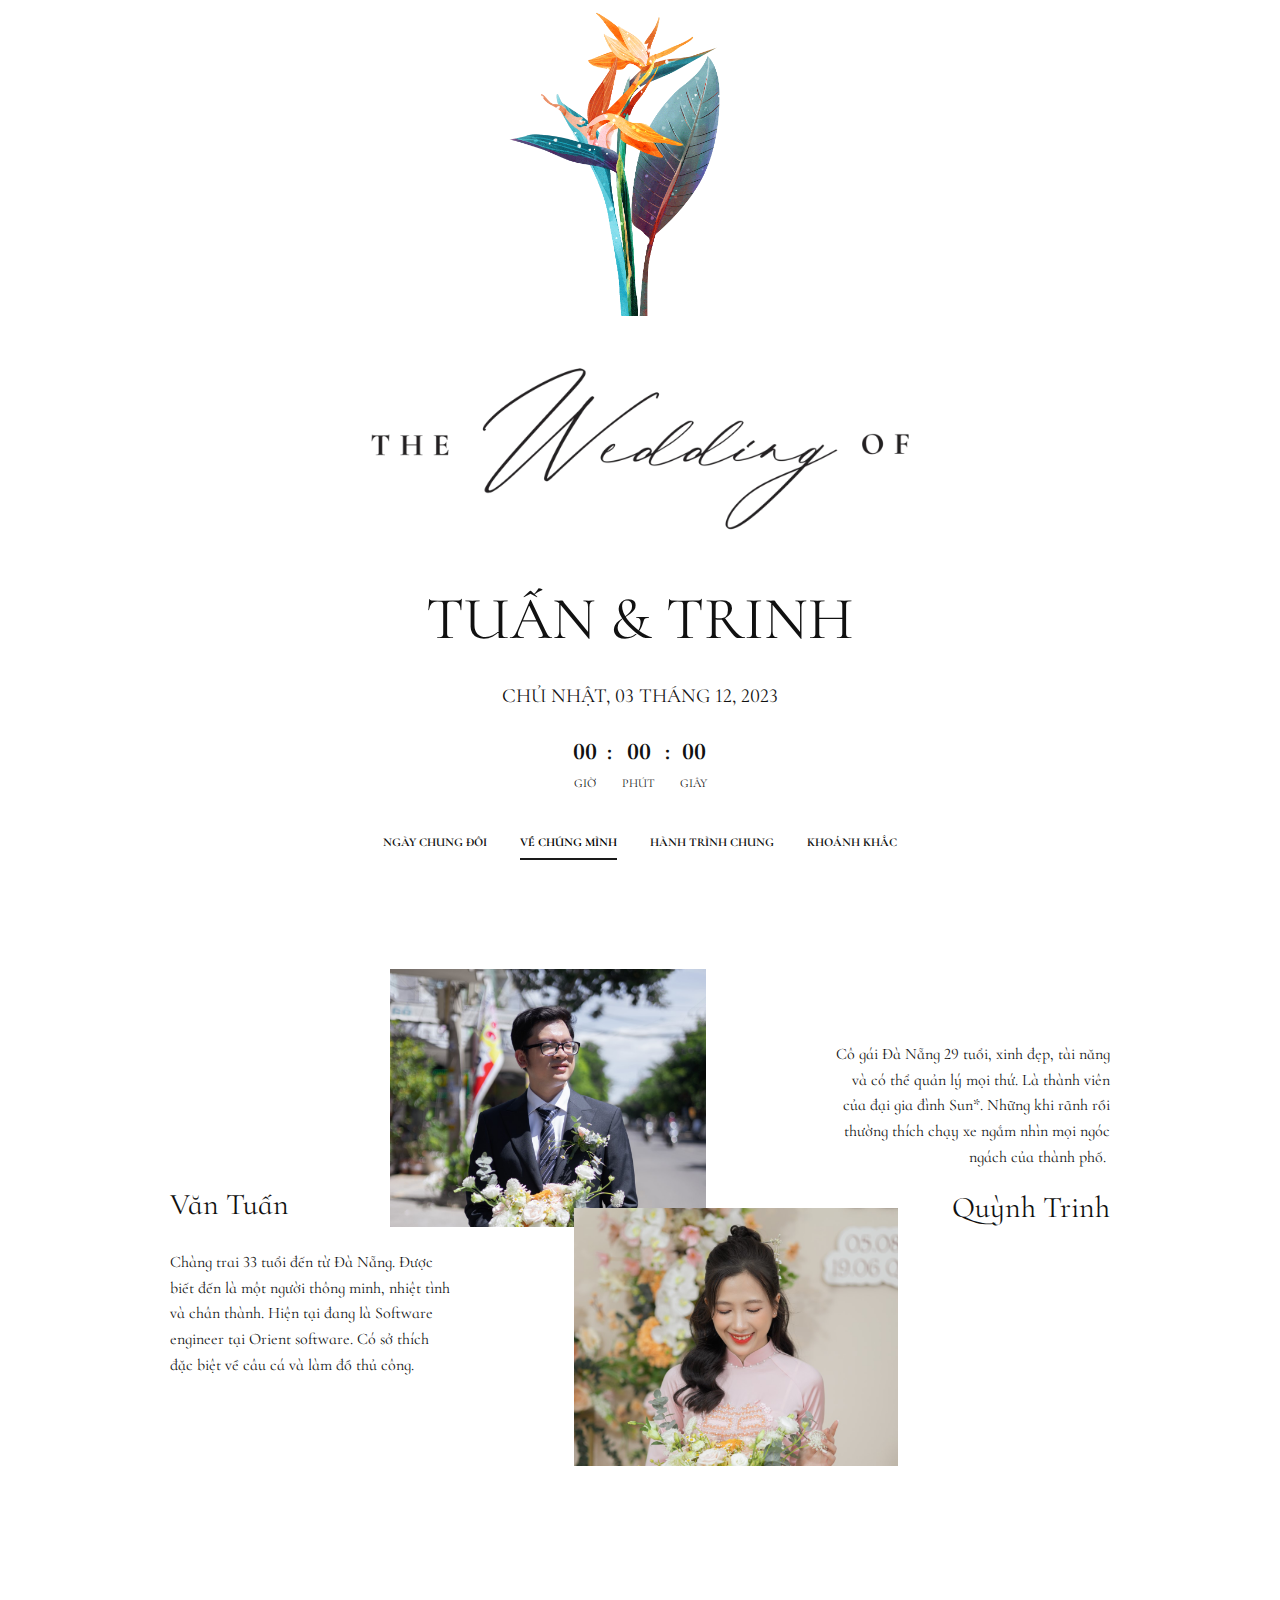
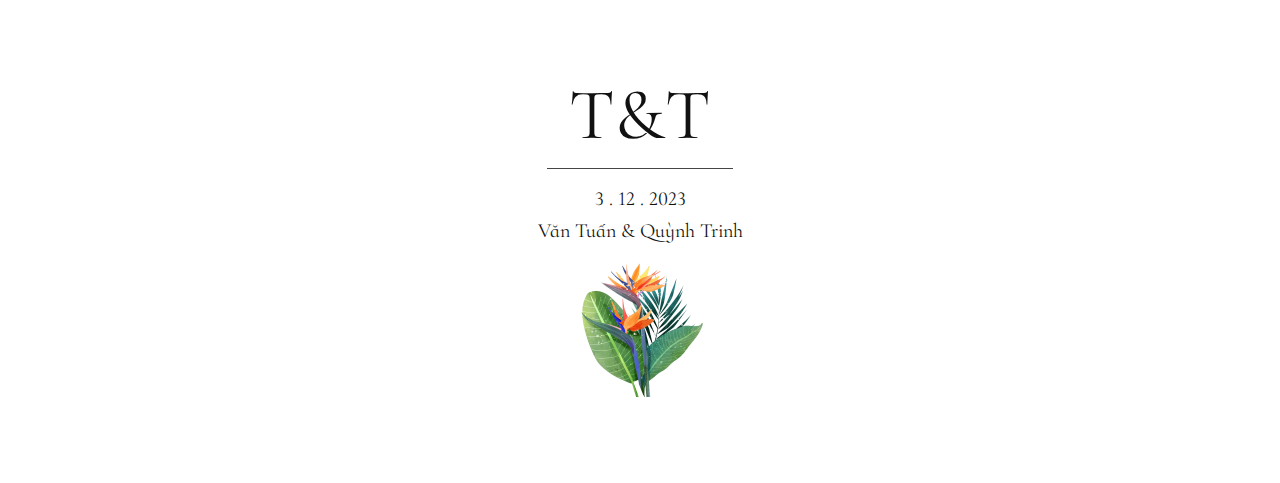
==== commit f3bffc47: "feat: merge page" ====
--- a/aboutus.html
+++ b/aboutus.html
@@ -10,7 +10,6 @@
     <title>Về chúng mình</title>
     <link rel="stylesheet" href="nicepage.css" media="screen" />
     <link rel="stylesheet" href="aboutus.css" media="screen" />
-    <link rel="shortcut icon" href="./images/logo.ico" type="image/x-icon" />
     <script
       class="u-script"
       type="text/javascript"
@@ -194,13 +193,14 @@
           </div>
         </div>
         <div
-          class="u-clearfix u-container-align-center-lg u-container-align-center-md u-container-align-center-sm u-container-align-center-xl u-section-row u-sticky u-sticky-f0fb u-white u-section-row-2"
+          class="u-clearfix u-container-align-center-lg u-container-align-center-md u-container-align-center-xl u-section-row u-sticky u-sticky-f0fb u-white u-section-row-2"
           data-animation-name=""
           data-animation-duration="0"
           data-animation-delay="0"
           data-animation-direction=""
           id="sec-d804">
-          <div class="u-clearfix u-sheet u-valign-top u-sheet-2">
+          <div
+            class="u-clearfix u-sheet u-valign-top-lg u-valign-top-md u-valign-top-xl u-sheet-2">
             <nav
               class="u-align-center-lg u-align-center-md u-align-center-sm u-align-center-xl u-align-left-xs u-menu u-menu-one-level u-offcanvas u-menu-1"
               data-responsive-from="SM"
@@ -273,22 +273,6 @@
                       >Khoảnh khắc</a
                     >
                   </li>
-                  <li class="u-nav-item">
-                    <a
-                      class="u-border-2 u-border-active-grey-90 u-border-hover-grey-50 u-border-no-left u-border-no-right u-border-no-top u-button-style u-nav-link u-text-active-black u-text-hover-grey-90"
-                      href="./rsvp.html"
-                      style="padding: 10px 0px"
-                      >Gửi lời chúc</a
-                    >
-                  </li>
-                  <li class="u-nav-item">
-                    <a
-                      class="u-border-2 u-border-active-grey-90 u-border-hover-grey-50 u-border-no-left u-border-no-right u-border-no-top u-button-style u-nav-link u-text-active-black u-text-hover-grey-90"
-                      href="./contact.html"
-                      style="padding: 10px 0px"
-                      >Liên hệ</a
-                    >
-                  </li>
                 </ul>
               </div>
               <div class="u-custom-menu u-nav-container-collapse">
@@ -322,18 +306,6 @@
                           >Khoảnh khắc</a
                         >
                       </li>
-                      <li class="u-nav-item">
-                        <a class="u-button-style u-nav-link" href="./rsvp.html"
-                          >Gửi lời chúc</a
-                        >
-                      </li>
-                      <li class="u-nav-item">
-                        <a
-                          class="u-button-style u-nav-link"
-                          href="./contact.html"
-                          >Liên hệ</a
-                        >
-                      </li>
                     </ul>
                   </div>
                 </div>
@@ -341,6 +313,10 @@
                   class="u-black u-menu-overlay u-opacity u-opacity-70"></div>
               </div>
             </nav>
+            <p
+              class="u-custom-font u-enable-responsive u-hidden-lg u-hidden-md u-hidden-xl u-large-text u-text u-text-default-xs u-text-variant u-text-3">
+              T&amp;T
+            </p>
           </div>
 
           <style class="u-sticky-style" data-style-id="c5aa">
@@ -353,7 +329,7 @@
       </div>
     </header>
     <section class="u-clearfix u-section-1" id="carousel_defe">
-      <div class="u-clearfix u-sheet u-valign-middle u-sheet-1">
+      <div class="u-clearfix u-sheet u-sheet-1">
         <div
           class="data-layout-selected u-clearfix u-expanded-width u-layout-wrap u-layout-wrap-1">
           <div class="u-layout">
@@ -372,8 +348,7 @@
               </div>
               <div
                 class="u-container-style u-layout-cell u-size-24 u-layout-cell-2">
-                <div
-                  class="u-container-layout u-valign-middle-lg u-valign-middle-md u-valign-middle-xl u-container-layout-2">
+                <div class="u-container-layout u-container-layout-2">
                   <img
                     src="images/0D1A0073.jpg"
                     alt=""
@@ -390,12 +365,13 @@
               </div>
               <div
                 class="u-align-right u-container-style u-layout-cell u-right-cell u-size-18 u-layout-cell-3">
-                <div class="u-container-layout u-container-layout-3">
+                <div
+                  class="u-container-layout u-valign-top-lg u-valign-top-md u-valign-top-sm u-valign-top-xs u-container-layout-3">
                   <p class="u-custom-font u-text u-text-3">
                     Cô gái Đà Nẵng 29 tuổi, xinh đẹp, tài năng và có thể quản lý
-                    mọi thứ. Là thành viên không thể thiếu của Sun*. Những khi
-                    rãnh rồi thường thích chạy xe ngắm nhìn mọi ngóc ngách của
-                    thành phố.&nbsp;
+                    mọi thứ. Là thành viên của đại gia đình Sun*. Những khi rãnh
+                    rồi thường thích chạy xe ngắm nhìn mọi ngóc ngách của thành
+                    phố.&nbsp;
                   </p>
                   <h3 class="u-custom-font u-text u-text-4">Quỳnh Trinh</h3>
                 </div>
@@ -404,9 +380,6 @@
           </div>
         </div>
       </div>
-    </section>
-    <section class="u-clearfix u-section-2" id="sec-d1e5">
-      <div class="u-clearfix u-sheet u-sheet-1"></div>
     </section>
 
     <footer class="u-clearfix u-footer" id="sec-cbb9">
--- a/nicepage.css
+++ b/nicepage.css
@@ -43437,7 +43437,7 @@
 }
 
 .u-header .u-sheet-2 {
-  min-height: 61px;
+  min-height: 32px;
 }
 
 .u-header .u-menu-1 {
@@ -43457,6 +43457,12 @@
   letter-spacing: 0px;
   font-family: "Open Sans", sans-serif;
 }
+
+.u-header .u-text-3 {
+  font-family: "Cormorant Infant";
+  width: auto;
+  margin: -28px auto 60px;
+}
 @media (max-width: 1199px) {
   .u-header .u-image-2 {
     height: 383px;
@@ -43466,13 +43472,13 @@
     margin-top: -54px;
   }
 }
+@media (max-width: 1199px) {
+  .u-header .u-text-3 {
+    font-weight: normal;
+  }
+}
 
 
-@media (max-width: 991px) {
-  .u-header .u-sheet-2 {
-    min-height: 231px;
-  }
-}
 @media (max-width: 767px) {
   .u-header .u-sheet-1 {
     min-height: 806px;
@@ -43488,8 +43494,17 @@
   }
 }
 @media (max-width: 767px) {
-  .u-header .u-sheet-2 {
-    min-height: 210px;
+  .u-header .u-menu-1 {
+    width: auto;
+    margin-top: 2px;
+    margin-bottom: 0;
+    margin-left: 0;
+  }
+
+  .u-header .u-text-3 {
+    width: 39px;
+    margin-top: -30px;
+    margin-bottom: 0;
   }
 }
 @media (max-width: 575px) {
@@ -43519,17 +43534,13 @@
   }
 }
 @media (max-width: 575px) {
-  .u-header .u-sheet-2 {
-    min-height: 39px;
-  }
-
-  .u-header .u-menu-1 {
-    margin-bottom: 11px;
-    margin-left: 0;
-  }
-
   .u-header .u-nav-2 {
     font-family: "Cormorant Infant";
+  }
+
+  .u-header .u-text-3 {
+    width: 39px;
+    font-weight: 700;
   }
 }
 .u-footer .u-sheet-1 {
--- a/aboutus.css
+++ b/aboutus.css
@@ -1,10 +1,10 @@
 .u-section-1 .u-sheet-1 {
-  min-height: 515px;
+  min-height: 754px;
 }
 
 .u-section-1 .u-layout-wrap-1 {
-  margin-top: 40px;
-  margin-bottom: 40px;
+  margin-top: 98px;
+  margin-bottom: 60px;
 }
 
 .u-section-1 .u-layout-cell-1 {
@@ -12,17 +12,17 @@
 }
 
 .u-section-1 .u-container-layout-1 {
-  padding: 30px;
+  padding: 30px 0;
 }
 
 .u-section-1 .u-text-1 {
   font-family: "Cormorant Infant";
-  margin: 147px 0 0;
+  margin: 172px -40px 0 100px;
 }
 
 .u-section-1 .u-text-2 {
   font-family: "Cormorant Infant";
-  margin: 27px 0 0;
+  margin: 27px -40px 0 100px;
 }
 
 .u-section-1 .u-layout-cell-2 {
@@ -38,14 +38,14 @@
   width: 316px;
   height: 258px;
   object-position: 50% 16.67%;
-  margin: 0 auto 0 0;
+  margin: -16px auto 0 -22px;
 }
 
 .u-section-1 .u-image-2 {
   width: 324px;
   height: 258px;
   object-position: 50% 10.96%;
-  margin: -81px 0 0 auto;
+  margin: -19px -30px -45px auto;
 }
 
 .u-section-1 .u-layout-cell-3 {
@@ -53,17 +53,17 @@
 }
 
 .u-section-1 .u-container-layout-3 {
-  padding: 30px;
+  padding: 30px 0;
 }
 
 .u-section-1 .u-text-3 {
   font-family: "Cormorant Infant";
-  margin: 20px 0 0;
+  margin: 27px 100px 0 -40px;
 }
 
 .u-section-1 .u-text-4 {
   font-family: "Cormorant Infant";
-  margin: 20px 0 0;
+  margin: 20px 100px 0 -40px;
 }
 
 @media (max-width: 1199px) {
@@ -73,6 +73,14 @@
 
   .u-section-1 .u-layout-cell-1 {
     min-height: 100px;
+  }
+
+  .u-section-1 .u-text-1 {
+    margin-left: 70px;
+  }
+
+  .u-section-1 .u-text-2 {
+    margin-left: 70px;
   }
 
   .u-section-1 .u-layout-cell-2 {
@@ -91,13 +99,28 @@
   }
 
   .u-section-1 .u-layout-cell-3 {
-    min-height: 359px;
+    min-height: 445px;
+  }
+
+  .u-section-1 .u-text-3 {
+    width: auto;
+    margin-top: 0;
+    margin-right: 70px;
+  }
+
+  .u-section-1 .u-text-4 {
+    width: auto;
+    margin-right: 40px;
   }
 }
 
 @media (max-width: 991px) {
   .u-section-1 .u-sheet-1 {
-    min-height: 326px;
+    min-height: 510px;
+  }
+
+  .u-section-1 .u-layout-wrap-1 {
+    margin-top: -117px;
   }
 
   .u-section-1 .u-container-layout-1 {
@@ -105,15 +128,32 @@
     padding-right: 20px;
   }
 
-  .u-section-1 .u-image-1 {
-    width: 200px;
-    height: 163px;
-  }
-
-  .u-section-1 .u-image-2 {
-    width: 205px;
-    height: 163px;
-    margin-top: -38px;
+  .u-section-1 .u-text-1 {
+    margin-left: 0;
+    margin-right: 0;
+  }
+
+  .u-section-1 .u-text-2 {
+    margin-left: 0;
+  }
+
+  .u-section-1 .u-layout-cell-2 {
+    min-height: 470px;
+  }
+
+  .u-section-1 .u-image-1 {
+    width: 245px;
+    height: 200px;
+    margin-top: 38px;
+    margin-left: 0;
+  }
+
+  .u-section-1 .u-image-2 {
+    width: 245px;
+    height: 195px;
+    margin-top: -13px;
+    margin-right: 0;
+    margin-bottom: 0;
   }
 
   .u-section-1 .u-layout-cell-3 {
@@ -124,6 +164,16 @@
     padding-left: 20px;
     padding-right: 20px;
   }
+
+  .u-section-1 .u-text-3 {
+    margin-left: 0;
+    margin-right: 0;
+  }
+
+  .u-section-1 .u-text-4 {
+    margin-left: 0;
+    margin-right: 0;
+  }
 }
 
 @media (max-width: 767px) {
@@ -132,8 +182,8 @@
   }
 
   .u-section-1 .u-container-layout-1 {
-    padding-left: 10px;
-    padding-right: 10px;
+    padding-left: 0;
+    padding-right: 0;
   }
 
   .u-section-1 .u-layout-cell-2 {
@@ -154,23 +204,45 @@
   }
 
   .u-section-1 .u-container-layout-3 {
-    padding-left: 10px;
-    padding-right: 10px;
+    padding-left: 0;
+    padding-right: 0;
   }
 }
 
 @media (max-width: 575px) {
-  .u-section-1 .u-layout-cell-2 {
-    min-height: 100px;
-  }
-
-  .u-section-1 .u-image-2 {
-    width: 278px;
-    height: 195px;
-    margin-top: -78px;
-    margin-right: 0;
+  .u-section-1 .u-sheet-1 {
+    min-height: 963px;
+  }
+
+  .u-section-1 .u-layout-wrap-1 {
+    margin-bottom: 0;
+  }
+
+  .u-section-1 .u-layout-cell-1 {
+    min-height: 483px;
+  }
+
+  .u-section-1 .u-text-2 {
+    margin-right: 0;
+  }
+
+  .u-section-1 .u-layout-cell-2 {
+    min-height: 367px;
+  }
+
+  .u-section-1 .u-image-1 {
+    margin-top: -76px;
     margin-left: auto;
   }
-}.u-section-2 .u-sheet-1 {
-  min-height: 400px;
+
+  .u-section-1 .u-image-2 {
+    width: 308px;
+    height: 199px;
+    margin-top: 20px;
+    margin-left: auto;
+  }
+
+  .u-section-1 .u-layout-cell-3 {
+    min-height: 276px;
+  }
 }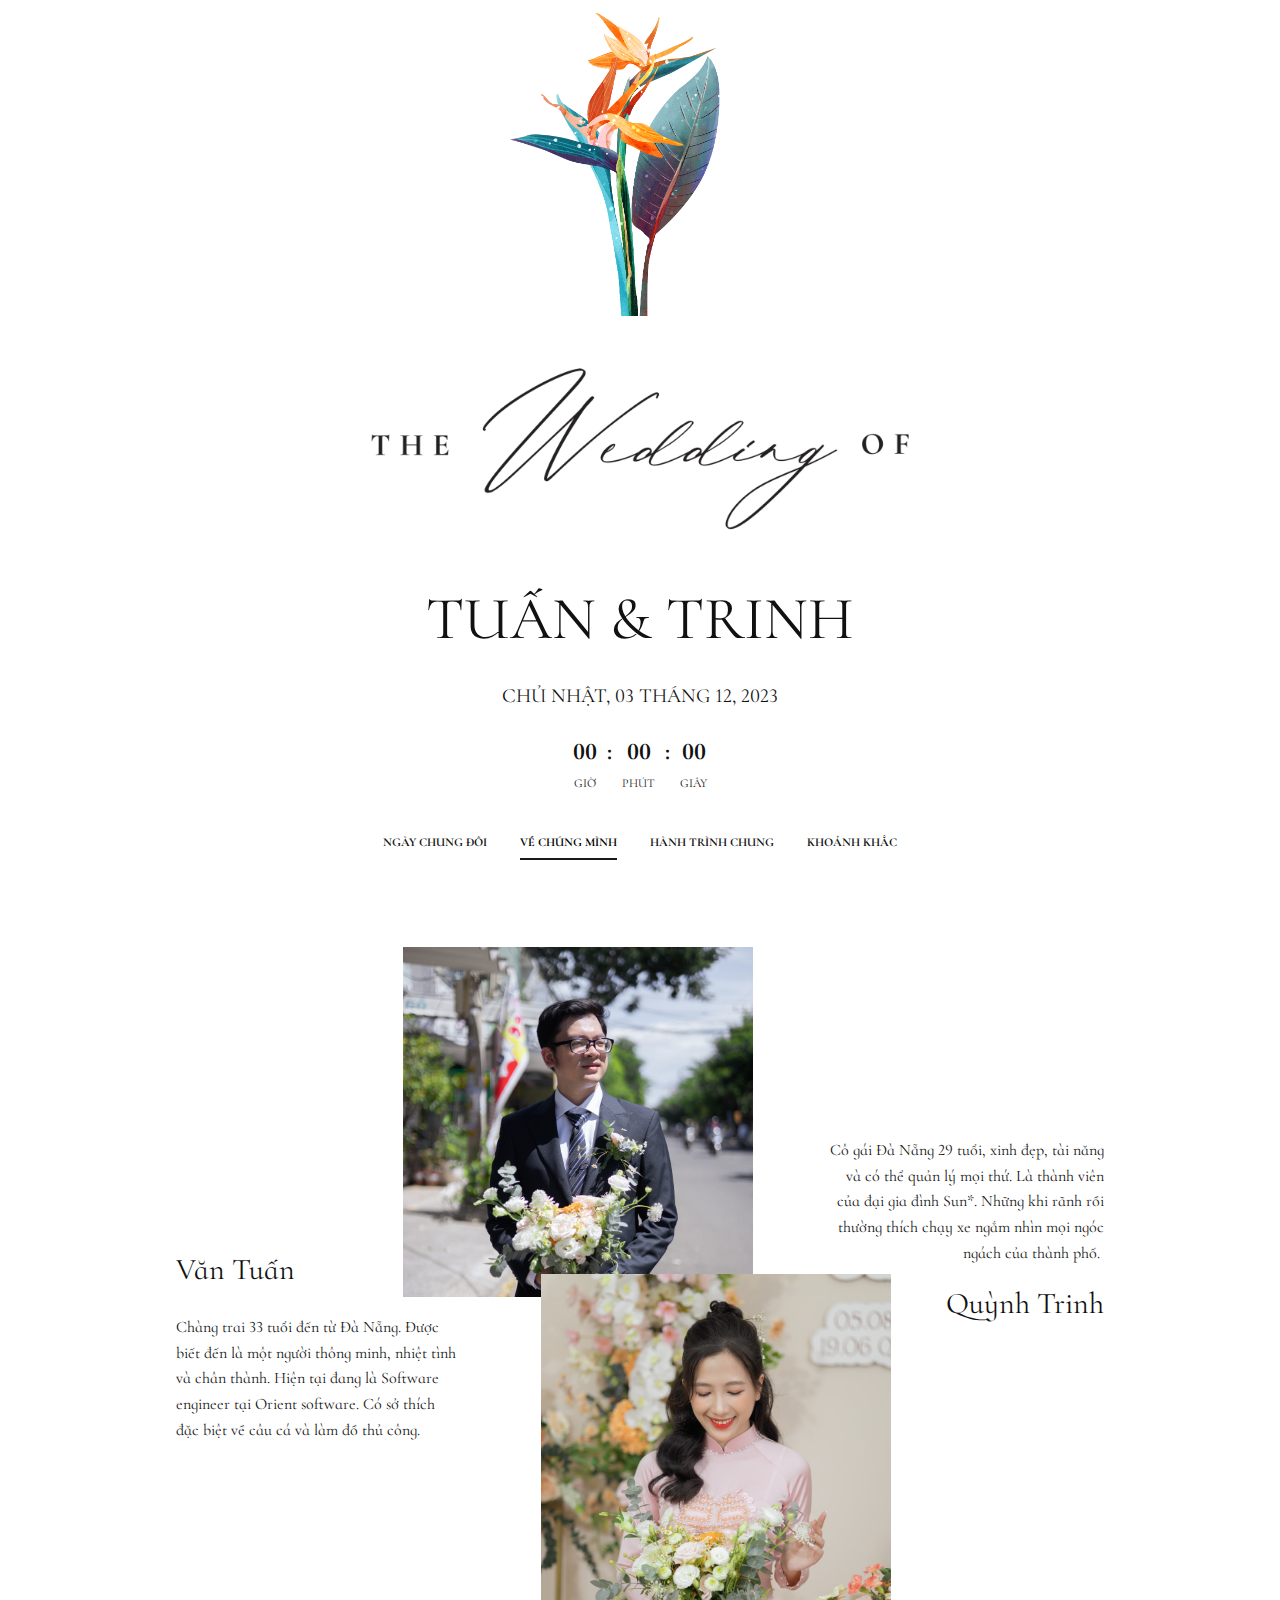
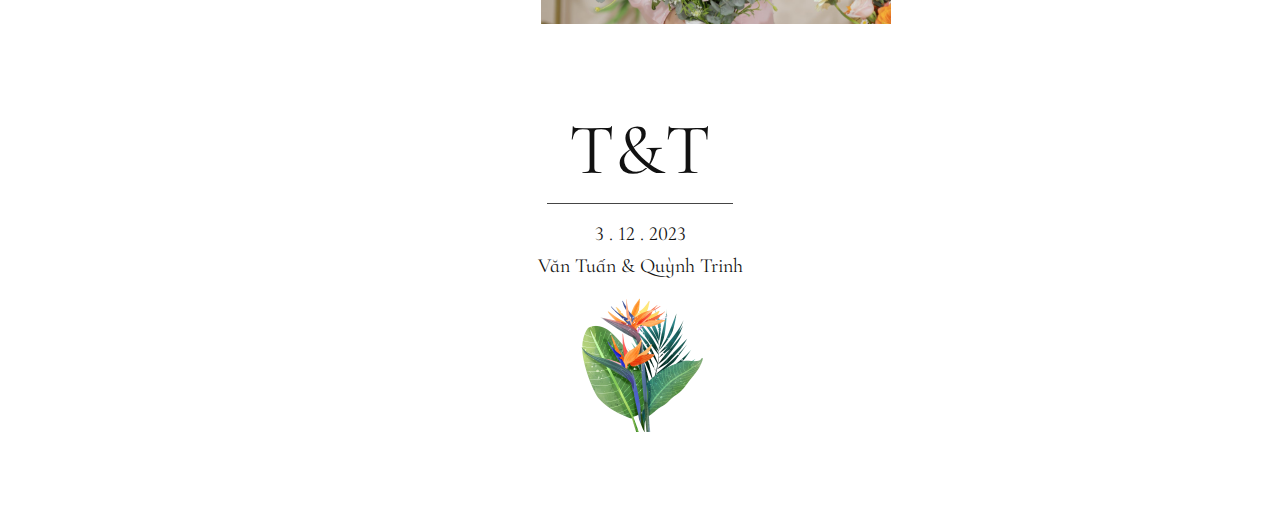
==== commit e148deee: "feat: update home page" ====
--- a/aboutus.html
+++ b/aboutus.html
@@ -200,7 +200,7 @@
           data-animation-direction=""
           id="sec-d804">
           <div
-            class="u-clearfix u-sheet u-valign-top-lg u-valign-top-md u-valign-top-xl u-sheet-2">
+            class="u-clearfix u-sheet u-valign-middle-lg u-valign-middle-md u-valign-middle-xl u-sheet-2">
             <nav
               class="u-align-center-lg u-align-center-md u-align-center-sm u-align-center-xl u-align-left-xs u-menu u-menu-one-level u-offcanvas u-menu-1"
               data-responsive-from="SM"
@@ -315,7 +315,11 @@
             </nav>
             <p
               class="u-custom-font u-enable-responsive u-hidden-lg u-hidden-md u-hidden-xl u-large-text u-text u-text-default-xs u-text-variant u-text-3">
-              T&amp;T
+              <a
+                class="u-active-none u-border-none u-btn u-button-link u-button-style u-custom-font u-hover-none u-none u-text-body-color u-btn-1"
+                data-href="https://nicepage.com"
+                >T&amp;T</a
+              >
             </p>
           </div>
 
@@ -329,7 +333,8 @@
       </div>
     </header>
     <section class="u-clearfix u-section-1" id="carousel_defe">
-      <div class="u-clearfix u-sheet u-sheet-1">
+      <div
+        class="u-clearfix u-sheet u-valign-middle-sm u-valign-middle-xs u-sheet-1">
         <div
           class="data-layout-selected u-clearfix u-expanded-width u-layout-wrap u-layout-wrap-1">
           <div class="u-layout">
@@ -348,7 +353,8 @@
               </div>
               <div
                 class="u-container-style u-layout-cell u-size-24 u-layout-cell-2">
-                <div class="u-container-layout u-container-layout-2">
+                <div
+                  class="u-container-layout u-valign-bottom-sm u-valign-bottom-xs u-container-layout-2">
                   <img
                     src="images/0D1A0073.jpg"
                     alt=""
@@ -365,8 +371,7 @@
               </div>
               <div
                 class="u-align-right u-container-style u-layout-cell u-right-cell u-size-18 u-layout-cell-3">
-                <div
-                  class="u-container-layout u-valign-top-lg u-valign-top-md u-valign-top-sm u-valign-top-xs u-container-layout-3">
+                <div class="u-container-layout u-container-layout-3">
                   <p class="u-custom-font u-text u-text-3">
                     Cô gái Đà Nẵng 29 tuổi, xinh đẹp, tài năng và có thể quản lý
                     mọi thứ. Là thành viên của đại gia đình Sun*. Những khi rãnh
--- a/nicepage.css
+++ b/nicepage.css
@@ -43437,11 +43437,11 @@
 }
 
 .u-header .u-sheet-2 {
-  min-height: 32px;
+  min-height: 34px;
 }
 
 .u-header .u-menu-1 {
-  margin: 0 auto 27px;
+  margin: 0 auto;
 }
 
 .u-header .u-nav-1 {
@@ -43461,7 +43461,13 @@
 .u-header .u-text-3 {
   font-family: "Cormorant Infant";
   width: auto;
+  font-weight: normal;
   margin: -28px auto 60px;
+}
+
+.u-header .u-btn-1 {
+  background-image: none;
+  font-family: "Cormorant Infant";
 }
 @media (max-width: 1199px) {
   .u-header .u-image-2 {
@@ -43472,11 +43478,7 @@
     margin-top: -54px;
   }
 }
-@media (max-width: 1199px) {
-  .u-header .u-text-3 {
-    font-weight: normal;
-  }
-}
+
 
 
 @media (max-width: 767px) {
@@ -43494,17 +43496,22 @@
   }
 }
 @media (max-width: 767px) {
+  .u-header .u-sheet-2 {
+    min-height: 32px;
+  }
+
   .u-header .u-menu-1 {
     width: auto;
-    margin-top: 2px;
-    margin-bottom: 0;
     margin-left: 0;
   }
 
   .u-header .u-text-3 {
     width: 39px;
-    margin-top: -30px;
     margin-bottom: 0;
+  }
+
+  .u-header .u-btn-1 {
+    padding: 0;
   }
 }
 @media (max-width: 575px) {
--- a/aboutus.css
+++ b/aboutus.css
@@ -1,5 +1,5 @@
 .u-section-1 .u-sheet-1 {
-  min-height: 754px;
+  min-height: 816px;
 }
 
 .u-section-1 .u-layout-wrap-1 {
@@ -8,7 +8,7 @@
 }
 
 .u-section-1 .u-layout-cell-1 {
-  min-height: 435px;
+  min-height: 649px;
 }
 
 .u-section-1 .u-container-layout-1 {
@@ -17,39 +17,40 @@
 
 .u-section-1 .u-text-1 {
   font-family: "Cormorant Infant";
-  margin: 172px -40px 0 100px;
+  margin: 264px -46px 0 106px;
 }
 
 .u-section-1 .u-text-2 {
   font-family: "Cormorant Infant";
-  margin: 27px -40px 0 100px;
+  margin: 27px -46px 0 106px;
 }
 
 .u-section-1 .u-layout-cell-2 {
-  min-height: 435px;
+  min-height: 649px;
 }
 
 .u-section-1 .u-container-layout-2 {
   padding-left: 0;
   padding-right: 0;
+  padding-bottom: 29px;
 }
 
 .u-section-1 .u-image-1 {
-  width: 316px;
-  height: 258px;
+  width: 350px;
+  height: 350px;
   object-position: 50% 16.67%;
-  margin: -16px auto 0 -22px;
+  margin: -11px auto 0 -9px;
 }
 
 .u-section-1 .u-image-2 {
-  width: 324px;
-  height: 258px;
+  width: 350px;
+  height: 350px;
   object-position: 50% 10.96%;
-  margin: -19px -30px -45px auto;
+  margin: -23px -23px -46px auto;
 }
 
 .u-section-1 .u-layout-cell-3 {
-  min-height: 435px;
+  min-height: 649px;
 }
 
 .u-section-1 .u-container-layout-3 {
@@ -58,12 +59,12 @@
 
 .u-section-1 .u-text-3 {
   font-family: "Cormorant Infant";
-  margin: 27px 100px 0 -40px;
+  margin: 150px 106px 0 -46px;
 }
 
 .u-section-1 .u-text-4 {
   font-family: "Cormorant Infant";
-  margin: 20px 100px 0 -40px;
+  margin: 20px 106px 0 -46px;
 }
 
 @media (max-width: 1199px) {
@@ -72,177 +73,227 @@
   }
 
   .u-section-1 .u-layout-cell-1 {
-    min-height: 100px;
-  }
-
-  .u-section-1 .u-text-1 {
-    margin-left: 70px;
-  }
-
-  .u-section-1 .u-text-2 {
-    margin-left: 70px;
-  }
-
-  .u-section-1 .u-layout-cell-2 {
-    min-height: 100px;
-  }
-
-  .u-section-1 .u-image-1 {
-    width: 261px;
-    height: 213px;
-  }
-
-  .u-section-1 .u-image-2 {
-    width: 267px;
-    height: 213px;
-    margin-top: -36px;
-  }
-
-  .u-section-1 .u-layout-cell-3 {
-    min-height: 445px;
-  }
-
-  .u-section-1 .u-text-3 {
-    width: auto;
+    min-height: 537px;
+  }
+
+  .u-section-1 .u-text-1 {
+    width: auto;
+    margin-top: 193px;
+    margin-right: -43px;
+    margin-left: 73px;
+  }
+
+  .u-section-1 .u-text-2 {
+    width: auto;
+    margin-right: -55px;
+    margin-left: 73px;
+  }
+
+  .u-section-1 .u-layout-cell-2 {
+    min-height: 537px;
+  }
+
+  .u-section-1 .u-image-1 {
+    width: 260px;
+    height: 260px;
     margin-top: 0;
-    margin-right: 70px;
-  }
-
-  .u-section-1 .u-text-4 {
-    width: auto;
-    margin-right: 40px;
+  }
+
+  .u-section-1 .u-image-2 {
+    width: 260px;
+    height: 260px;
+    margin-top: -13px;
+    margin-right: -33px;
+    margin-bottom: 0;
+  }
+
+  .u-section-1 .u-layout-cell-3 {
+    min-height: 537px;
+  }
+
+  .u-section-1 .u-text-3 {
+    width: auto;
+    margin-top: 43px;
+    margin-right: 68px;
+    margin-left: -38px;
+  }
+
+  .u-section-1 .u-text-4 {
+    width: auto;
+    margin-right: 68px;
+    margin-left: -68px;
   }
 }
 
 @media (max-width: 991px) {
   .u-section-1 .u-sheet-1 {
-    min-height: 510px;
+    min-height: 674px;
   }
 
   .u-section-1 .u-layout-wrap-1 {
     margin-top: -117px;
-  }
-
-  .u-section-1 .u-container-layout-1 {
-    padding-left: 20px;
-    padding-right: 20px;
-  }
-
-  .u-section-1 .u-text-1 {
-    margin-left: 0;
-    margin-right: 0;
-  }
-
-  .u-section-1 .u-text-2 {
-    margin-left: 0;
-  }
-
-  .u-section-1 .u-layout-cell-2 {
-    min-height: 470px;
-  }
-
-  .u-section-1 .u-image-1 {
-    width: 245px;
-    height: 200px;
+    margin-bottom: 47px;
+  }
+
+  .u-section-1 .u-layout-cell-1 {
+    min-height: 744px;
+  }
+
+  .u-section-1 .u-text-1 {
+    margin-top: 364px;
+    margin-left: 20px;
+    margin-right: 20px;
+  }
+
+  .u-section-1 .u-text-2 {
+    margin-right: -26px;
+    margin-left: 20px;
+  }
+
+  .u-section-1 .u-layout-cell-2 {
+    min-height: 744px;
+  }
+
+  .u-section-1 .u-container-layout-2 {
+    padding-bottom: 30px;
+  }
+
+  .u-section-1 .u-image-1 {
+    width: 250px;
+    height: 250px;
+    margin-top: 187px;
+    margin-left: 0;
+  }
+
+  .u-section-1 .u-image-2 {
+    width: 250px;
+    height: 250px;
+    margin-top: -10px;
+    margin-right: 0;
+  }
+
+  .u-section-1 .u-layout-cell-3 {
+    min-height: 744px;
+  }
+
+  .u-section-1 .u-text-3 {
+    margin-top: 228px;
+    margin-right: 20px;
+    margin-left: -22px;
+  }
+
+  .u-section-1 .u-text-4 {
+    margin-left: 20px;
+    margin-right: 20px;
+  }
+}
+
+@media (max-width: 767px) {
+  .u-section-1 .u-sheet-1 {
+    min-height: 1210px;
+  }
+
+  .u-section-1 .u-layout-wrap-1 {
     margin-top: 38px;
-    margin-left: 0;
-  }
-
-  .u-section-1 .u-image-2 {
-    width: 245px;
-    height: 195px;
-    margin-top: -13px;
-    margin-right: 0;
-    margin-bottom: 0;
-  }
-
-  .u-section-1 .u-layout-cell-3 {
-    min-height: 100px;
+    margin-bottom: 38px;
+  }
+
+  .u-section-1 .u-layout-cell-1 {
+    min-height: 175px;
+  }
+
+  .u-section-1 .u-text-1 {
+    margin-top: 20px;
+  }
+
+  .u-section-1 .u-text-2 {
+    margin-right: 0;
+  }
+
+  .u-section-1 .u-layout-cell-2 {
+    min-height: 579px;
+  }
+
+  .u-section-1 .u-image-1 {
+    width: 300px;
+    height: 300px;
+    margin-top: 0;
+    margin-left: 20px;
+  }
+
+  .u-section-1 .u-image-2 {
+    width: 300px;
+    height: 300px;
+    margin-top: -51px;
+    margin-right: 20px;
+  }
+
+  .u-section-1 .u-layout-cell-3 {
+    min-height: 337px;
   }
 
   .u-section-1 .u-container-layout-3 {
-    padding-left: 20px;
-    padding-right: 20px;
-  }
-
-  .u-section-1 .u-text-3 {
-    margin-left: 0;
-    margin-right: 0;
-  }
-
-  .u-section-1 .u-text-4 {
-    margin-left: 0;
-    margin-right: 0;
-  }
-}
-
-@media (max-width: 767px) {
-  .u-section-1 .u-sheet-1 {
-    min-height: 100px;
-  }
-
-  .u-section-1 .u-container-layout-1 {
-    padding-left: 0;
-    padding-right: 0;
-  }
-
-  .u-section-1 .u-layout-cell-2 {
-    min-height: 337px;
-  }
-
-  .u-section-1 .u-image-1 {
-    width: 308px;
-    height: 220px;
-  }
-
-  .u-section-1 .u-image-2 {
-    width: 310px;
-    height: 206px;
-    margin-top: -89px;
-    margin-right: auto;
-    margin-left: 230px;
+    padding-bottom: 0;
+  }
+
+  .u-section-1 .u-text-3 {
+    margin-top: 20px;
+    margin-left: -1px;
+  }
+
+  .u-section-1 .u-text-4 {
+    margin-left: -1px;
+  }
+}
+
+@media (max-width: 575px) {
+  .u-section-1 .u-sheet-1 {
+    min-height: 1361px;
+  }
+
+  .u-section-1 .u-layout-cell-1 {
+    min-height: 431px;
+  }
+
+  .u-section-1 .u-text-1 {
+    margin-top: 0;
+    margin-left: 0;
+    margin-right: 0;
+  }
+
+  .u-section-1 .u-text-2 {
+    margin-left: 0;
+  }
+
+  .u-section-1 .u-layout-cell-2 {
+    min-height: 389px;
+  }
+
+  .u-section-1 .u-image-1 {
+    margin-top: -178px;
+    margin-left: auto;
+  }
+
+  .u-section-1 .u-image-2 {
+    margin-top: 27px;
+  }
+
+  .u-section-1 .u-layout-cell-3 {
+    min-height: 276px;
   }
 
   .u-section-1 .u-container-layout-3 {
-    padding-left: 0;
-    padding-right: 0;
-  }
-}
-
-@media (max-width: 575px) {
-  .u-section-1 .u-sheet-1 {
-    min-height: 963px;
-  }
-
-  .u-section-1 .u-layout-wrap-1 {
-    margin-bottom: 0;
-  }
-
-  .u-section-1 .u-layout-cell-1 {
-    min-height: 483px;
-  }
-
-  .u-section-1 .u-text-2 {
-    margin-right: 0;
-  }
-
-  .u-section-1 .u-layout-cell-2 {
-    min-height: 367px;
-  }
-
-  .u-section-1 .u-image-1 {
-    margin-top: -76px;
-    margin-left: auto;
-  }
-
-  .u-section-1 .u-image-2 {
-    width: 308px;
-    height: 199px;
-    margin-top: 20px;
-    margin-left: auto;
-  }
-
-  .u-section-1 .u-layout-cell-3 {
-    min-height: 276px;
+    padding-top: 0;
+  }
+
+  .u-section-1 .u-text-3 {
+    margin-top: 43px;
+    margin-left: 0;
+    margin-right: 0;
+  }
+
+  .u-section-1 .u-text-4 {
+    margin-left: 0;
+    margin-right: 0;
   }
 }